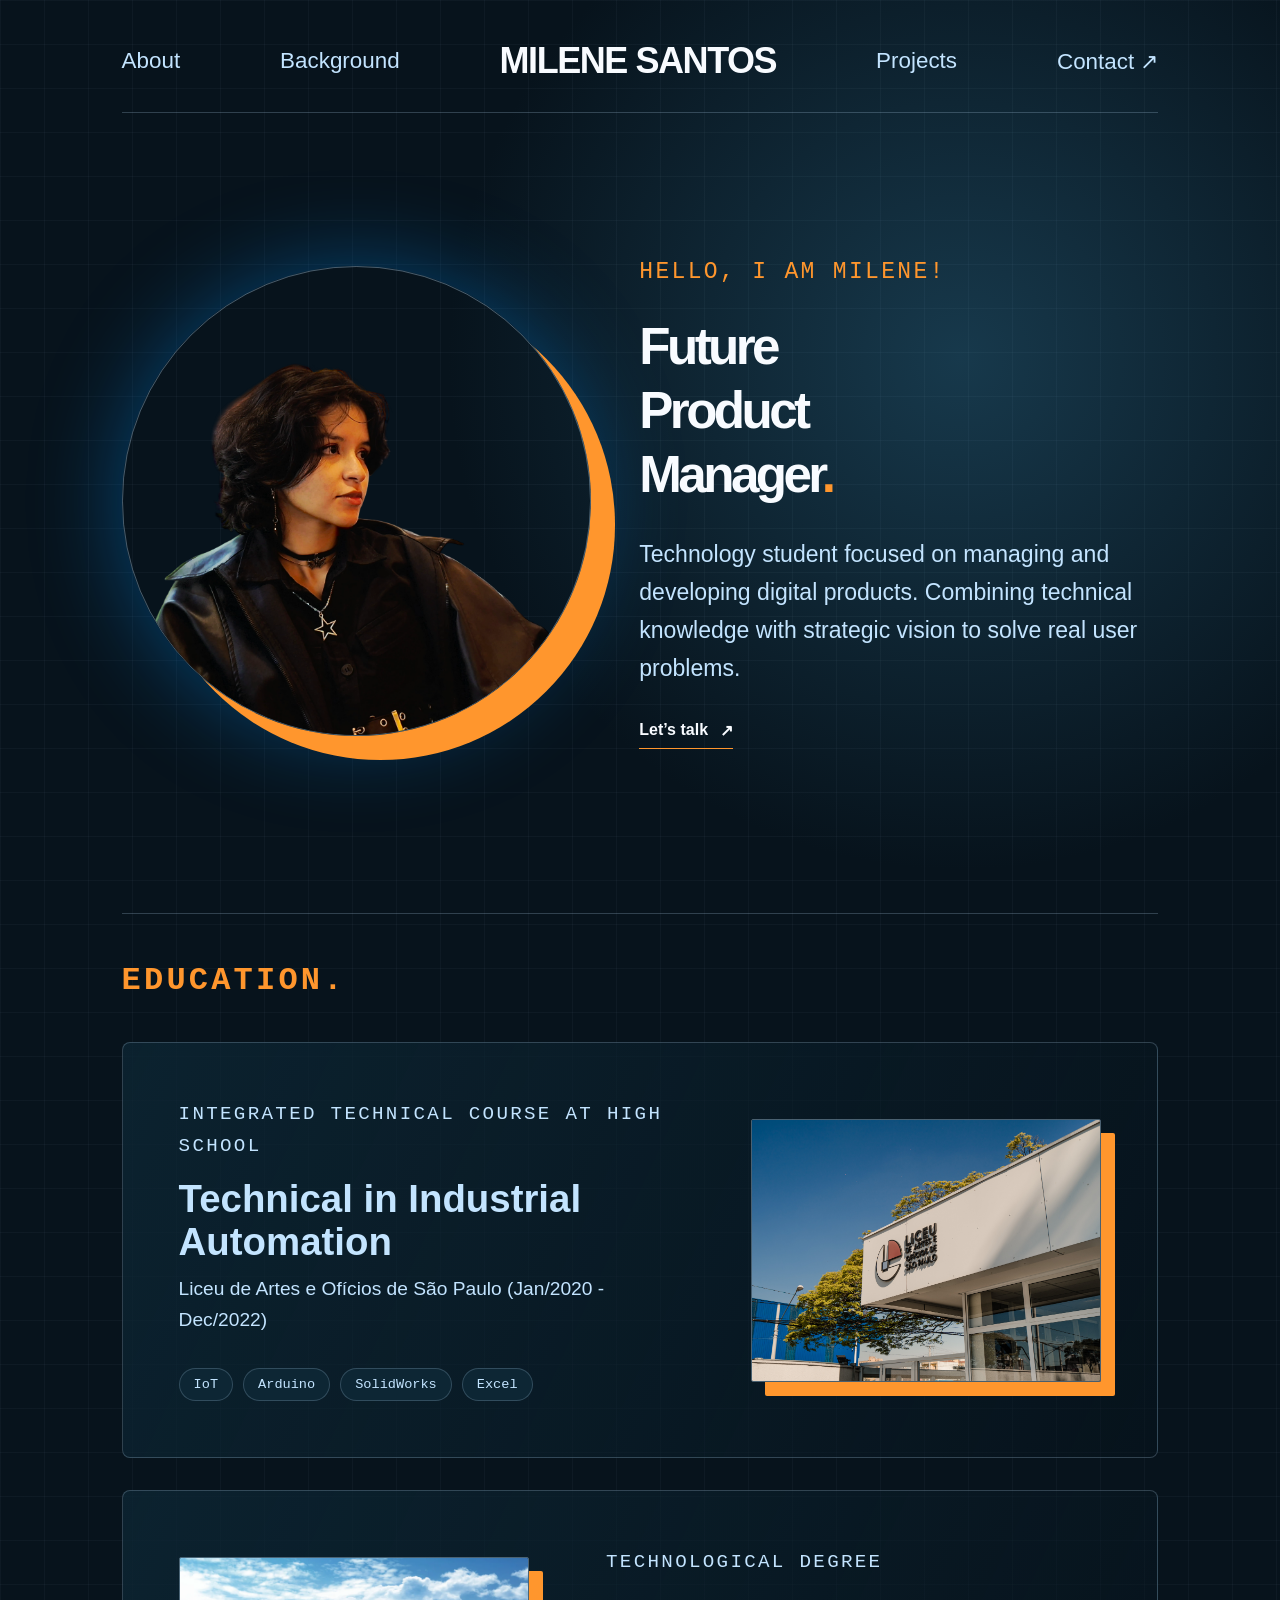
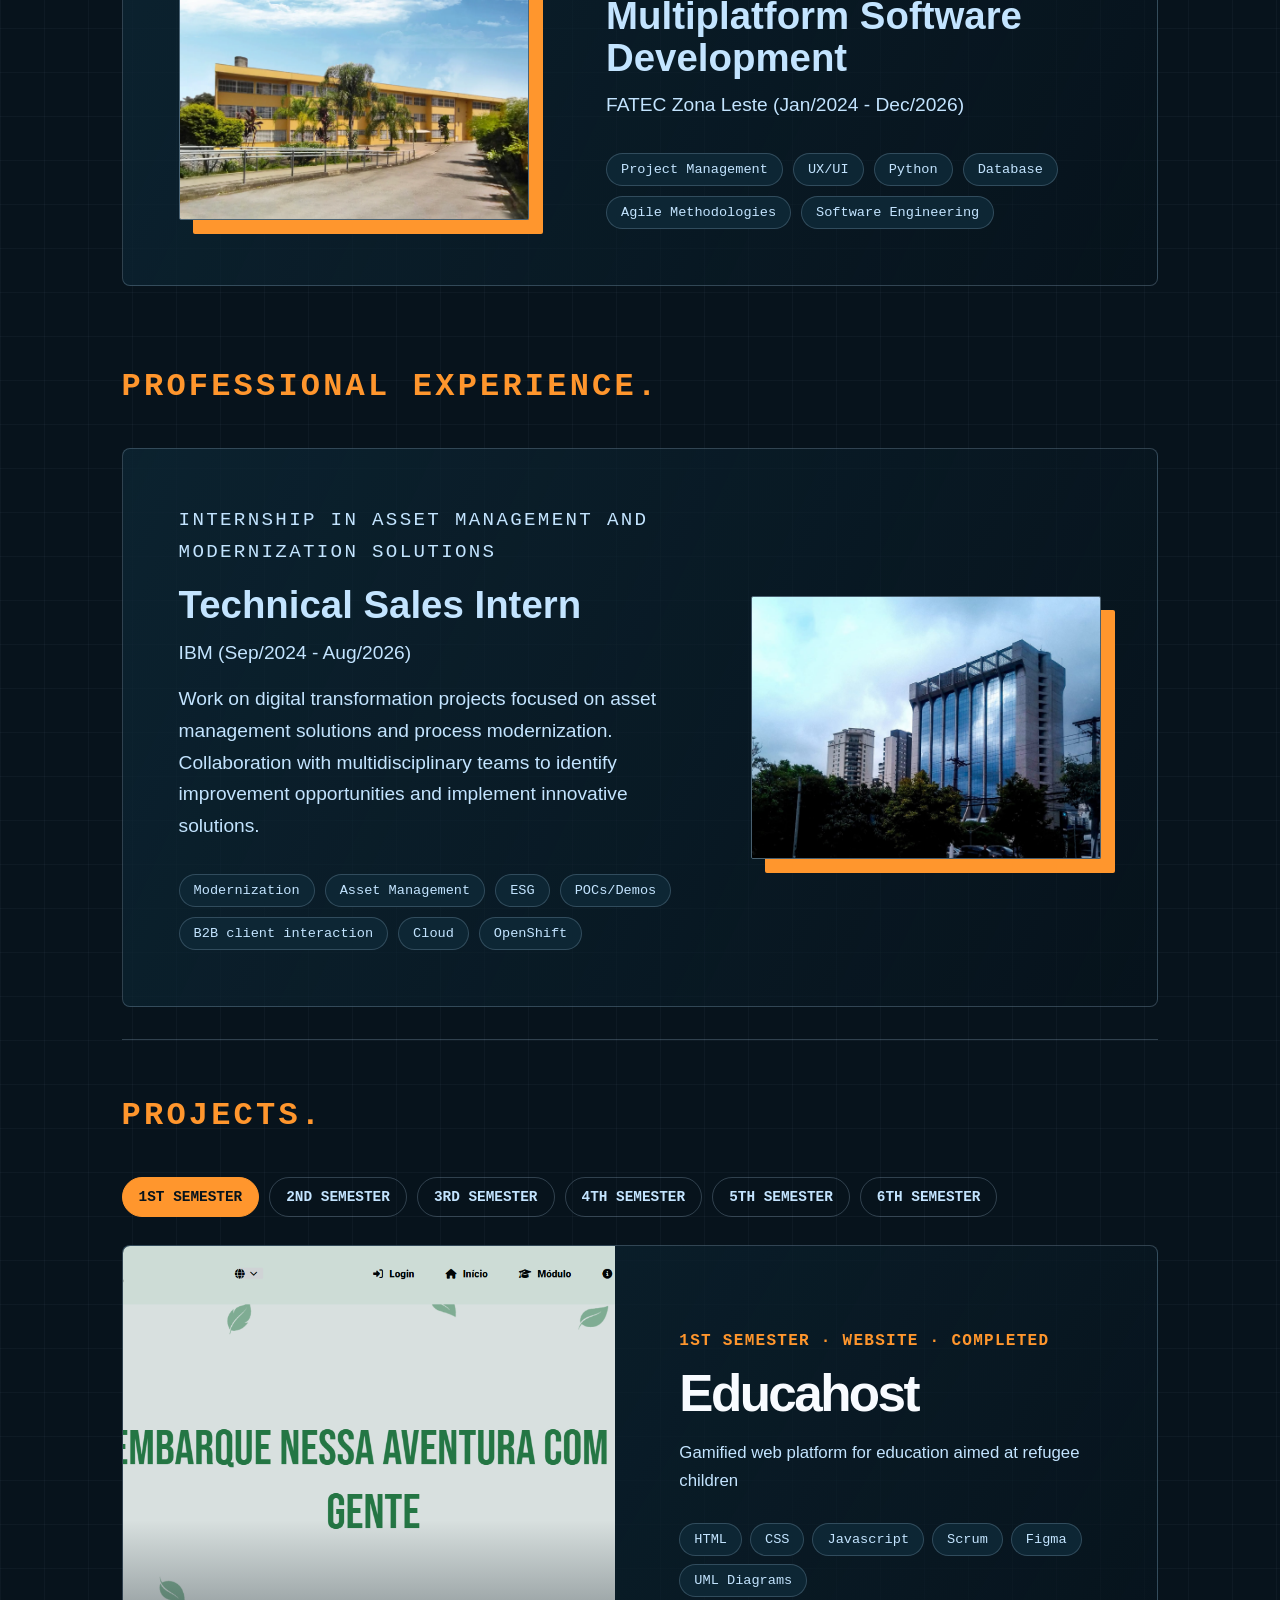
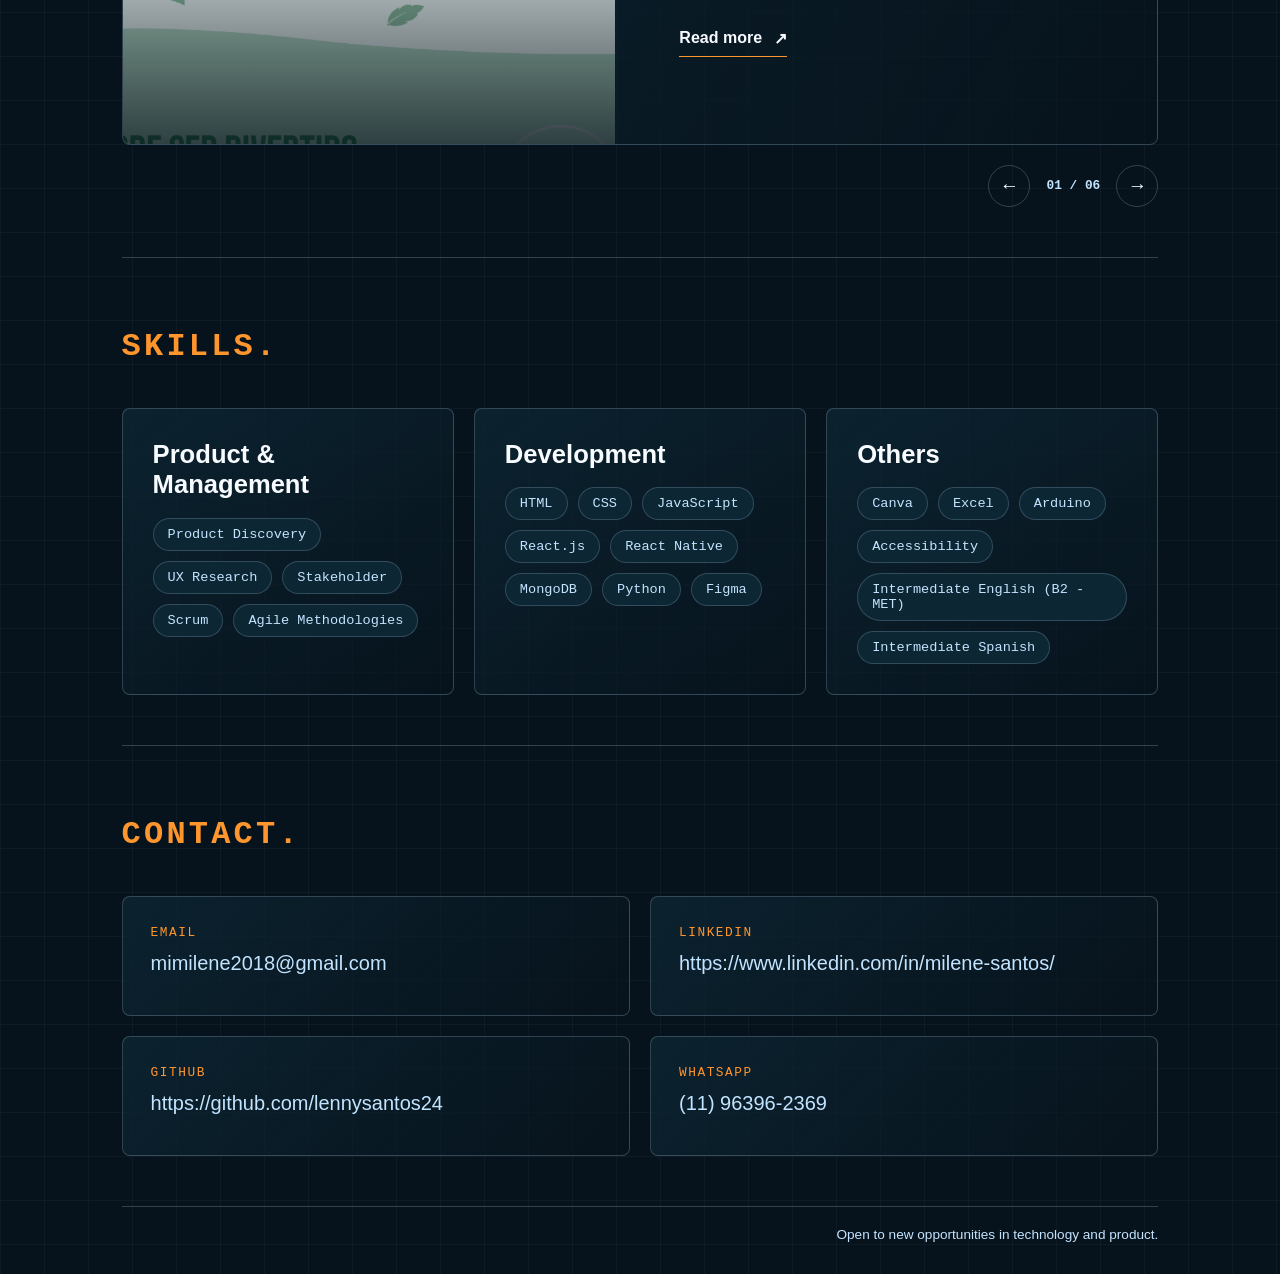
==== en/portfolioEN.html @ 451ed0ca "Add versão em inglês (finalização da versão em portugues)" ====
<!DOCTYPE html>
<html lang="en">

<head>
    <meta charset="UTF-8">
    <meta name="viewport" content="width=device-width, initial-scale=1.0">
    <meta name="description" content="Portfolio of Milene Santos, technology student focused on digital product management.">
    <title>Milene Santos | Portfolio</title>
    <link rel="stylesheet" href="../styles/portfolioStyle.css">
</head>

<body id="top">

    <header class="site-header">
        <nav>
            <ul class="nav-links">
                <div class="nav-container">
                    <li><a href="#about">About</a></li>
                    <li><a href="#formation">Background</a></li>
                </div>
                    <li class="logo"><h1>Milene Santos</h1></li>
                <div class="nav-container">
                    <li><a href="#projects">Projects</a></li>
                    <li><a href="#contact">Contact <span aria-hidden="true">↗</span></a></li>
                </div>
            </ul>
        </nav>
    </header>

    <main>
        <section id="about" aria-labelledby="about-heading">
            
            <div class="image_about">
                <img id="profile-image" src="../assets/me.png" alt="Profile photo of Milene Santos" class="profile_image">
            </div>
            <div class="text_about">
                <p id="about_name">Hello, I am Milene!</p>
                <h2 id="about-heading">Future Product Manager<span class="accent-dot">.</span></h2>
                <p>Technology student focused on managing and developing digital products. Combining technical knowledge with strategic vision to solve real user problems.</p>
                <a class="hero-link" href="#contact">Let’s talk <span aria-hidden="true">↗</span></a>
            </div>
        </section>

        <section id="formation" aria-labelledby="formation-heading">
            <div class="section-heading-row">
                <h2 id="formation-heading" class="section-heading">Education<span class="accent-dot">.</span></h2>
            </div>

            <div class="formation-container">
                <div class="formation_item">
                    <p class="formation-type">Integrated technical course at high school</p>
                    <h3>Technical in Industrial Automation</h3>
                    <p>Liceu de Artes e Ofícios de São Paulo (Jan/2020 - Dec/2022)</p>
                    <div class="skills-container">
                        <span class="skill-tag">IoT</span>
                        <span class="skill-tag">Arduino</span>
                        <span class="skill-tag">SolidWorks</span>
                        <span class="skill-tag">Excel</span>
                    </div>
                </div>
                <img src="../assets/liceu_de_artes_e_ofcios_cover.jpg" alt="Image of Liceu de Artes e Ofícios de São Paulo" class="formation_image">
            </div>

            <div class="formation-container">
                <img src="../assets/fatec-zona-leste.png" alt="Image of FATEC Zona Leste" class="formation_image">
                <div class="formation_item">
                    <p class="formation-type">Technological degree</p>
                    <h3>Multiplatform Software Development</h3>
                    <p>FATEC Zona Leste (Jan/2024 - Dec/2026)</p>
                    <div class="skills-container">
                        <span class="skill-tag">Project Management</span>
                        <span class="skill-tag">UX/UI</span>
                        <span class="skill-tag">Python</span>
                        <span class="skill-tag">Database</span>
                        <span class="skill-tag">Agile Methodologies</span>
                        <span class="skill-tag">Software Engineering</span>
                    </div>
                </div>
            </div>
        </section>

        <section id="work" aria-labelledby="work-heading">
            <div class="section-heading-row">
                <h2 id="work-heading" class="section-heading">Professional Experience<span class="accent-dot">.</span></h2>
            </div>
           <div class="formation-container">
                <div class="formation_item">
                    <p class="formation-type">Internship in Asset Management and Modernization Solutions</p>
                    <h3>Technical Sales Intern</h3>
                    <p>IBM (Sep/2024 - Aug/2026)</p>
                    <div class="work-description">
                        <p>Work on digital transformation projects focused on asset management solutions and process modernization. Collaboration with multidisciplinary teams to identify improvement opportunities and implement innovative solutions.</p>
                    <div class="skills-container">
                        <span class="skill-tag">Modernization</span>
                        <span class="skill-tag">Asset Management</span>
                        <span class="skill-tag">ESG</span>
                        <span class="skill-tag">POCs/Demos</span>
                        <span class="skill-tag">B2B client interaction</span>
                        <span class="skill-tag">Cloud</span>
                        <span class="skill-tag">OpenShift</span>
                    </div>
                    </div>
                </div>
                <img src="../assets/ibm.jpeg" alt="IBM image" class="formation_image">
            </div>
        </section>

        <section id="projects" aria-labelledby="projects-heading">
                <div class="section-heading-row">
                <h2 id="projects-heading" class="section-heading"><br>Projects<span class="accent-dot">.</span></h2>
                </div>

                <div class="project-carousel" data-project-carousel>
                <div class="semester-tabs" role="tablist" aria-label="Projects by semester">
                    <button class="semester-tab is-active" type="button" role="tab" aria-selected="true" aria-controls="project-panel" data-semester="0">1st semester</button>
                    <button class="semester-tab" type="button" role="tab" aria-selected="false" aria-controls="project-panel" data-semester="1">2nd semester</button>
                    <button class="semester-tab" type="button" role="tab" aria-selected="false" aria-controls="project-panel" data-semester="2">3rd semester</button>
                    <button class="semester-tab" type="button" role="tab" aria-selected="false" aria-controls="project-panel" data-semester="3">4th semester</button>
                    <button class="semester-tab" type="button" role="tab" aria-selected="false" aria-controls="project-panel" data-semester="4">5th semester</button>
                    <button class="semester-tab" type="button" role="tab" aria-selected="false" aria-controls="project-panel" data-semester="5">6th semester</button>
                </div>

                <article id="project-panel" class="project-showcase" role="tabpanel" tabindex="0" aria-live="polite">
                    <div class="project-visual">
                    <img id="project-image" class="project-image" src="../assets/liceu_de_artes_e_ofcios_cover.jpg" alt="Cover image of the 1st semester project">
                    </div>
                    <div class="project-details">
                    <p id="project-period" class="project-period">1st semester · Completed</p>
                    <h3 id="project-title">Educahost</h3>
                    <p id="project-description" class="project-description">Online learning platform to facilitate access to knowledge and promote inclusive education.</p>
                    <div id="project-skills" class="skills-list" aria-label="Technologies used"></div>
                    <button id="project-more" class="project-more" type="button">Read more <span aria-hidden="true">↗</span></button>
                    </div>
                </article>

                <div class="carousel-controls">
                    <button id="project-previous" class="carousel-arrow" type="button" aria-label="Previous project">←</button>
                    <span id="project-counter" class="project-counter">01 / 06</span>
                    <button id="project-next" class="carousel-arrow" type="button" aria-label="Next project">→</button>
                </div>
                </div>
        </section>

        <section id="skills" aria-labelledby="skills-heading">
            <div class="section-heading-row">
                <h2 id="skills-heading" class="section-heading">Skills<span class="accent-dot">.</span></h2>
            </div>

            <div class="skills-section">
                <div class="skill-panel">
                    <h3>Product & Management</h3>
                    <div class="skills-container">
                        <span class="skill-tag">Product Discovery</span>
                        <span class="skill-tag">UX Research</span>
                        <span class="skill-tag">Stakeholder</span>
                        <span class="skill-tag">Scrum</span>
                        <span class="skill-tag">Agile Methodologies</span>
                    </div>
                </div>

                <div class="skill-panel">
                    <h3>Development</h3>
                    <div class="skills-container">
                        <span class="skill-tag">HTML</span>
                        <span class="skill-tag">CSS</span>
                        <span class="skill-tag">JavaScript</span>
                        <span class="skill-tag">React.js</span>
                        <span class="skill-tag">React Native</span>
                        <span class="skill-tag">MongoDB</span>
                        <span class="skill-tag">Python</span>
                        <span class="skill-tag">Figma</span>
                    </div>
                </div>

                <div class="skill-panel">
                    <h3>Others</h3>
                    <div class="skills-container">
                        <span class="skill-tag">Canva</span>
                        <span class="skill-tag">Excel</span>
                        <span class="skill-tag">Arduino</span>
                        <span class="skill-tag">Accessibility</span>
                        <span class="skill-tag">Intermediate English (B2 - MET)</span>
                        <span class="skill-tag">Intermediate Spanish</span>
                    </div>
                </div>
            </div>
        </section>

        <section id="contact" class="contact-section" aria-labelledby="contact-heading">
            <div class="section-heading-row">
                <h2 id="contact-heading" class="section-heading">Contact<span class="accent-dot">.</span></h2>
            </div>

            <div class="contact-grid">
                <a class="contact-card" href="mailto:mimilene2018@gmail.com" target="_blank" rel="noreferrer noopener">
                    <span class="contact-label">Email</span>
                    <strong>mimilene2018@gmail.com</strong>
                </a>

                <a class="contact-card" href="https://www.linkedin.com/in/milene-santos/" target="_blank" rel="noreferrer noopener">
                    <span class="contact-label">LinkedIn</span>
                    <strong>https://www.linkedin.com/in/milene-santos/</strong>
                </a>

                <a class="contact-card" href="https://github.com/lennysantos24" target="_blank" rel="noreferrer noopener">
                    <span class="contact-label">GitHub</span>
                    <strong>https://github.com/lennysantos24</strong>
                </a>

                <a class="contact-card" href="https://wa.me/5511963962369" target="_blank" rel="noreferrer noopener">
                    <span class="contact-label">WhatsApp</span>
                    <strong>(11) 96396-2369</strong>
                </a>
            </div>
        </section>
    </main>

    <footer class="site-footer">
        <p>Open to new opportunities in technology and product.</p>
    </footer>

    <dialog id="project-modal" class="project-modal" aria-labelledby="modal-title">
        <div class="modal-content">
            <button id="modal-close" class="modal-close" type="button" aria-label="Close details">&times;</button>
            <p id="modal-period" class="project-period"></p>
            <h2 id="modal-title"></h2>
            <div class="modal-gallery">
                <img id="modal-image" class="modal-image" src="../assets/liceu_de_artes_e_ofcios_cover.jpg" alt="Project image">
                <button id="modal-image-previous" class="image-arrow image-arrow-previous" type="button" aria-label="Previous image">‹</button>
                <button id="modal-image-next" class="image-arrow image-arrow-next" type="button" aria-label="Next image">›</button>
                <span id="modal-image-counter" class="modal-image-counter">01 / 02</span>
            </div>
            <div id="modal-body" class="modal-body"></div>
            <div class="modal-section">
                <h3>Technologies used</h3>
                <div id="modal-skills" class="skills-list"></div>
            </div>
            <div class="modal-links">
                <div class="modal-section">
                    <h3>Project link</h3>
                    <a id="modal-project-link" href="#" target="_blank" rel="noreferrer noopener">Not informed</a>
                </div>
                <div class="modal-section">
                    <h3>Members</h3>
                    <div id="modal-members-list" class="modal-members-list">Not informed</div>
                </div>
            </div>
        </div>
    </dialog>

    <script src="./portfolioEN_scripts.js" defer></script>
</body>

</html>
---- styles/portfolioStyle.css ----
:root {
    --azul-fundo: #07131c;
    --azul-profundo: #0d2634;
    --azul-claro: #c3e4ff;
    --laranja: #ff962d;
    --branco: #f8fbff;
    --linha: rgba(195, 228, 255, 0.22);
    --largura-conteudo: 90%;
}

* {
    box-sizing: border-box;
    margin: 0;
    padding: 0;
}

body {
    min-height: 100vh;
    padding: 24px clamp(18px, 5vw, 72px);
    background:
        linear-gradient(rgba(195, 228, 255, 0.035) 1px, transparent 1px),
        linear-gradient(90deg, rgba(195, 228, 255, 0.035) 1px, transparent 1px),
        radial-gradient(circle at 75% 8%, #17394c 0, transparent 32rem),
        var(--azul-fundo);
    background-size: 44px 44px, 44px 44px, auto, auto;
    color: var(--branco);
    font-family: "Avenir Next", "Trebuchet MS", sans-serif;
}

.site-header {
    width: var(--largura-conteudo);
    margin: 0 auto;
    padding: 6px 0 30px;
    border-bottom: 1px solid var(--linha);
}

nav {
    width: 100%;
    margin-top: 10px;
}

.nav-links {
    display: flex;
    align-items: center;
    justify-content: space-between;
    gap: 32px;
    list-style: none;
}

.nav-links a {
    color: var(--azul-claro);
    font-size: 1.4rem;
    font-weight: 400;
    text-decoration: none;
    transition: color 0.2s ease, opacity 0.2s ease;
}

.nav-container{
    display: flex;
    grid-auto-flow: column;
    gap: 100px
}

.nav-links a:hover,
.nav-links a:focus-visible {
    color: var(--laranja);
}

.logo h1 {
    color: var(--branco);
    font-size: clamp(1.25rem, 3vw, 2.25rem);
    font-weight: 700;
    letter-spacing: -0.04em;
    white-space: nowrap;
    text-transform: uppercase;
}

.nav-links a:focus-visible {
    outline: 2px solid white;
    outline-offset: 5px;
}

main {
    width: var(--largura-conteudo);
    margin: 0 auto;
}

.profile_image {
    display: block;
    width: min(100%, 480px);
    aspect-ratio: 1;
    object-fit: cover;
    border-radius: 50%;
    border: 1px solid rgba(195, 228, 255, 0.35);
    box-shadow: 24px 24px 0 var(--laranja), 0 0 90px rgba(0, 150, 255, 0.38);
}

#about {
    display: grid;
    grid-template-columns: minmax(280px, 0.95fr) minmax(0, 1.05fr);
    align-items: center;
    gap: clamp(48px, 0vw, 80px);
    min-height: calc(100vh - 100px);
    padding: 64px 0 88px;
}

#about .text_about {
    max-width: 800px;
    color: var(--azul-claro);
}

#about .text_about p {
    max-width: 70ch;
    font-size: clamp(1.25rem, 1.8vw, 1.5rem);
    line-height: 1.65;
    font-weight: 400;
}

#about_name {
    width: 100%;
    max-width: 520px;
    margin-bottom: 24px;
    color: var(--laranja);
    font-family: "Courier New", monospace;
    font-size: clamp(1.8rem, 3vw, 2.8rem);
    font-weight: 800;
    letter-spacing: 0.1em;
    text-transform: uppercase;
}

#about .text_about h2 {
    max-width: 9ch;
    margin-bottom: 28px;
    color: var(--branco);
    font-size: clamp(2rem, 4vw, 5rem);
    line-height: 1.25;
    font-weight: 900;
    letter-spacing: -0.07em;
}


.accent-dot {
    color: var(--laranja);
}

.hero-link {
    display: inline-flex;
    gap: 12px;
    margin-top: 34px;
    padding-bottom: 8px;
    border-bottom: 1px solid var(--laranja);
    color: var(--branco);
    font-weight: 700;
    text-decoration: none;
    transition: gap 0.2s ease, color 0.2s ease;
}

.hero-link:hover,
.hero-link:focus-visible {
    gap: 18px;
    color: var(--laranja);
}

footer {
    width: var(--largura-conteudo);
    margin: 0 auto;
    padding: 20px 0 8px;
    border-top: 1px solid var(--linha);
    color: var(--azul-claro);
    font-size: 0.85rem;
    text-align: right;
}

@media (max-width: 700px) {
    .nav-links {
        flex-wrap: wrap;
        justify-content: center;
    }

    .logo {
        order: -1;
        flex-basis: 100%;
        text-align: center;
    }

    #about {
        grid-template-columns: 1fr;
        gap: 56px;
        min-height: auto;
        padding: 72px 0 80px;
        text-align: center;
    }

    .profile_image {
        width: min(78vw, 360px);
        margin: 0 auto;
        box-shadow: 14px 14px 0 var(--laranja), 0 0 70px rgba(0, 150, 255, 0.35);
    }

    #about .text_about h2,
    #about .text_about p {
        margin-right: auto;
        margin-left: auto;
    }

    #about .text_about h2 {
        max-width: 11ch;
    }

    .hero-link {
        margin-top: 28px;
    }

    footer {
        text-align: center;
    }
}

@media (prefers-reduced-motion: reduce) {
    *,
    *::before,
    *::after {
        transition-duration: 0.01ms !important;
    }
}

#formation {
    padding: 48px 0 50px;
    border-top: 1px solid var(--linha);
}

.section-heading-row {
    display: flex;
    align-items: baseline;
    justify-content: space-between;
    gap: 24px;
    margin-bottom: 28px;
}

.section-kicker,
.formation-type {
    color: var(--laranja);
    font-family: "Courier New", monospace;
    font-size: 0.8rem;
    font-weight: 700;
    letter-spacing: 0.12em;
    text-transform: uppercase;
}

.section-heading {
    margin-bottom: 0;
    color: var(--laranja);
    font-family: "Courier New", monospace;
    font-size: clamp(1.5rem, 2.5vw, 2.5rem);
    font-weight: 900;
    letter-spacing: 0.1em;
    text-transform: uppercase;
    margin-bottom: 15px;
}

.formation-container {
    display: flex;
    align-items: center;
    justify-content: space-between;
    gap: clamp(32px, 6vw, 80px);
    min-height: 310px;
    padding: clamp(24px, 5vw, 56px);
    border: 1px solid var(--linha);
    border-radius: 8px;
    background: linear-gradient(115deg, rgba(13, 38, 52, 0.8), rgba(7, 19, 28, 0.45));
    margin-bottom: 32px;
}

.formation_item {
    flex: 1;
}

.formation_image {
    width: min(38%, 360px);
    aspect-ratio: 4 / 3;
    max-width: none;
    border: 1px solid rgba(195, 228, 255, 0.35);
    border-radius: 2px;
    object-fit: cover;
    box-shadow: 14px 14px 0 var(--laranja);
}

.formation-type {
    margin-bottom: 16px;
}

.formation_item h3 {
    margin-bottom: 10px;
    color: var(--azul-claro);
    font-size: clamp(1.5rem, 3vw, 2.5rem);
    line-height: 1.1;
    font-weight: 700;
}

.formation_item p {
    color: var(--azul-claro);
    font-size: clamp(1rem, 1.5vw, 1.2rem);
    line-height: 1.65;
    font-weight: 400;
}

@media (max-width: 700px) {
    #formation {
        padding-top: 32px;
    }

    .section-heading-row {
        align-items: flex-start;
        flex-direction: column-reverse;
        gap: 8px;
    }

    .formation-container {
        flex-direction: column;
        align-items: stretch;
        padding: 24px;
    }

    .formation_image {
        width: 100%;
        max-width: 360px;
        margin: 0 auto;
        box-shadow: 8px 8px 0 var(--laranja);
    }
}

.skills-container {
        display: flex;
        flex-wrap: wrap;
        gap: 10px;
        margin-top: 32px;
}

.skill-tag {
        display: inline-flex;
        align-items: center;
        justify-content: center;
        padding: 8px 14px;
        border: 1px solid rgba(195, 228, 255, 0.2);
        border-radius: 999px;
        background-color: var(--azul-profundo);
        color: var(--azul-claro);
        font-family: "Courier New", monospace;
        font-size: 0.85rem;
        font-weight: 500;
}

.work-description p{
    margin-top: 15px;
    font-weight: 200;
}

#skills,
#contact {
    padding: 70px 0 50px;
    border-top: 1px solid var(--linha);
}

#projects {
    padding: 20px 0 50px;
    border-top: 1px solid var(--linha);
}

.skills-section {
    display: grid;
    grid-template-columns: repeat(3, minmax(0, 1fr));
    gap: 20px;
}

.skill-panel {
    display: flex;
    flex-direction: column;
    min-height: 220px;
    padding: clamp(22px, 3vw, 30px);
    border: 1px solid var(--linha);
    border-radius: 8px;
    background: linear-gradient(145deg, rgba(13, 38, 52, 0.82), rgba(7, 19, 28, 0.54));
}

.skill-panel h3 {
    margin-bottom: 18px;
    color: var(--branco);
    font-size: clamp(1.25rem, 2vw, 1.7rem);
    line-height: 1.2;
}

.skill-panel .skills-container {
    margin-top: 0;
}

.contact-grid {
    display: grid;
    grid-template-columns: repeat(2, minmax(0, 1fr));
    gap: 20px;
}

.contact-card {
    display: flex;
    flex-direction: column;
    gap: 12px;
    min-height: 120px;
    padding: clamp(22px, 3vw, 28px);
    border: 1px solid var(--linha);
    border-radius: 8px;
    background: linear-gradient(135deg, rgba(13, 38, 52, 0.8), rgba(7, 19, 28, 0.52));
    color: var(--branco);
    text-decoration: none;
    transition: border-color 0.2s ease, transform 0.2s ease;
}

.contact-card:hover,
.contact-card:focus-visible {
    border-color: var(--laranja);
    transform: translateY(-4px);
}

.contact-label {
    color: var(--laranja);
    font-family: "Courier New", monospace;
    font-size: 0.8rem;
    letter-spacing: 0.12em;
    text-transform: uppercase;
}

.contact-card strong {
    color: var(--azul-claro);
    font-size: clamp(1rem, 1.7vw, 1.25rem);
    font-weight: 500;
    word-break: break-word;
}

.site-footer {
    width: var(--largura-conteudo);
    margin: 0 auto;
    padding: 20px 0 8px;
    border-top: 1px solid var(--linha);
    color: var(--azul-claro);
    font-size: 0.85rem;
    text-align: right;
}

@media (max-width: 900px) {
    .skills-section,
    .contact-grid {
        grid-template-columns: 1fr;
    }
}

.projects-grid {
    display: grid;
    grid-template-columns: repeat(3, minmax(0, 1fr));
    gap: 20px;
}

.project-card {
    display: flex;
    min-height: 320px;
    flex-direction: column;
    padding: 28px;
    border: 1px solid var(--linha);
    border-radius: 8px;
    background: linear-gradient(145deg, rgba(13, 38, 52, 0.85), rgba(7, 19, 28, 0.5));
    transition: border-color 0.2s ease, transform 0.2s ease;
}

.project-card:hover {
    border-color: var(--laranja);
    transform: translateY(-6px);
}

.project-card-top {
    display: flex;
    align-items: center;
    justify-content: space-between;
    gap: 16px;
    margin-bottom: 56px;
}

.project-number {
    color: var(--laranja);
    font-family: "Courier New", monospace;
    font-size: 1.1rem;
    font-weight: 700;
}

.project-status {
    color: var(--azul-claro);
    font-family: "Courier New", monospace;
    font-size: 0.7rem;
    letter-spacing: 0.08em;
    text-align: right;
    text-transform: uppercase;
}

.project-card h3 {
    margin-bottom: 14px;
    color: var(--branco);
    font-size: clamp(1.35rem, 2vw, 1.8rem);
    line-height: 1.1;
}

.project-card > p {
    color: var(--azul-claro);
    font-size: 1rem;
    line-height: 1.6;
}

.project-card .skills-container {
    margin-top: auto;
    padding-top: 28px;
}

@media (max-width: 900px) {
    .projects-grid {
        grid-template-columns: repeat(2, minmax(0, 1fr));
    }
}

@media (max-width: 700px) {
    #projects {
        padding-top: 32px;
    }

    .projects-grid {
        grid-template-columns: 1fr;
    }

    .project-card {
        min-height: 280px;
    }
}

.project-carousel {
    position: relative;
}

.semester-tabs {
    display: flex;
    gap: 10px;
    margin-bottom: 20px;
    overflow-x: auto;
    padding-bottom: 8px;
    scrollbar-width: thin;
    scrollbar-color: var(--laranja) transparent;
}

.semester-tab {
    flex: 0 0 auto;
    padding: 11px 16px;
    border: 1px solid var(--linha);
    border-radius: 999px;
    background: transparent;
    color: var(--azul-claro);
    cursor: pointer;
    font: 700 0.9rem "Courier New", monospace;
    text-transform: uppercase;
    transition: background-color 0.2s ease, border-color 0.2s ease, color 0.2s ease;
}

.semester-tab:hover,
.semester-tab:focus-visible,
.semester-tab.is-active,
.semester-tab[aria-selected="true"] {
    border-color: var(--laranja);
    background: var(--laranja);
    color: var(--azul-fundo);
}

.semester-tab:focus-visible,
.carousel-arrow:focus-visible,
.project-more:focus-visible,
.modal-close:focus-visible {
    outline: 2px solid var(--branco);
    outline-offset: 3px;
}

.project-showcase {
    display: grid;
    grid-template-columns: minmax(280px, 1fr) minmax(0, 1.1fr);
    height: 500px;
    min-height: 390px;
    border: 1px solid var(--linha);
    border-radius: 8px;
    background: linear-gradient(120deg, rgba(13, 38, 52, 0.9), rgba(7, 19, 28, 0.58));
    overflow: hidden;
}

.project-showcase--wide {
    grid-template-columns: minmax(340px, 1.15fr) minmax(0, 1fr);
}

.project-visual {
    position: relative;
    height: 100%;
    min-height: 390px;
    background: var(--azul-profundo);
    overflow: hidden;
}

.project-visual--compact {
    display: flex;
    align-items: center;
    justify-content: center;
    padding: 2px 2px;
}

.project-image {
    display: block;
    width: 100%;
    height: 100%;
    min-height: 390px;
    object-fit: cover;
    object-position: center;
    opacity: 0.86;
    transition: opacity 0.18s ease, transform 0.45s ease;
}

.project-image--compact {
    width: min(100%, 260px);
    height: min(100%, 500px);
    max-height: 500px;
    object-fit: contain;
    object-position: center;
    opacity: 0.92;
    filter: drop-shadow(0 18px 28px rgba(0, 0, 0, 0.28));
        border-radius: 20px;
}

.project-image.is-changing {
    opacity: 0;
    transform: scale(1.03);
}

.project-visual::after {
    position: absolute;
    inset: 0;
    background: linear-gradient(180deg, transparent 55%, rgba(7, 19, 28, 0.75));
    content: "";
    pointer-events: none;
}

.image-arrow {
    position: absolute;
    z-index: 2;
    top: 50%;
    width: 44px;
    height: 64px;
    border: 1px solid rgba(248, 251, 255, 0.55);
    border-radius: 4px;
    background: rgba(7, 19, 28, 0.58);
    color: var(--branco);
    cursor: pointer;
    font-size: 2.4rem;
    line-height: 1;
    transform: translateY(-50%);
    transition: background-color 0.2s ease, border-color 0.2s ease, color 0.2s ease;
}

.image-arrow:hover,
.image-arrow:focus-visible {
    border-color: var(--laranja);
    background: var(--laranja);
    color: var(--azul-fundo);
}

.image-arrow-previous {
    left: 18px;
}

.image-arrow-next {
    right: 18px;
}

.project-semester {
    position: absolute;
    z-index: 1;
    top: 24px;
    left: 24px;
    color: var(--branco);
    font: 700 0.9rem "Courier New", monospace;
    letter-spacing: 0.12em;
}

.project-details {
    display: flex;
    flex-direction: column;
    align-items: flex-start;
    justify-content: center;
    padding: clamp(28px, 5vw, 64px);
}

.project-period {
    margin-bottom: 18px;
    color: var(--laranja);
    font: 700 1.0rem "Courier New", monospace;
    letter-spacing: 0.08em;
    text-transform: uppercase;
}

.project-details h3 {
    max-width: 13ch;
    margin-bottom: 20px;
    color: var(--branco);
    font-size: clamp(2rem, 4vw, 3.5rem);
    line-height: 1;
    letter-spacing: -0.05em;
}

.project-description {
    max-width: 46ch;
    color: var(--azul-claro);
    font-size: 1.05rem;
    line-height: 1.65;
}

.skills-list {
    display: flex;
    flex-wrap: wrap;
    gap: 8px;
    margin-top: 28px;
}

.project-more {
    display: inline-flex;
    gap: 12px;
    margin-top: 32px;
    padding: 0 0 8px;
    border: 0;
    border-bottom: 1px solid var(--laranja);
    background: transparent;
    color: var(--branco);
    cursor: pointer;
    font: 700 1rem "Avenir Next", "Trebuchet MS", sans-serif;
    transition: gap 0.2s ease, color 0.2s ease;
}

.project-more:hover {
    gap: 18px;
    color: var(--laranja);
}

.carousel-controls {
    display: flex;
    align-items: center;
    justify-content: flex-end;
    gap: 16px;
    margin-top: 20px;
}

.carousel-arrow {
    width: 42px;
    height: 42px;
    border: 1px solid var(--linha);
    border-radius: 50%;
    background: transparent;
    color: var(--branco);
    cursor: pointer;
    font-size: 1.2rem;
    transition: background-color 0.2s ease, border-color 0.2s ease;
}

.carousel-arrow:hover {
    border-color: var(--laranja);
    background: var(--laranja);
    color: var(--azul-fundo);
}

.project-counter {
    min-width: 54px;
    color: var(--azul-claro);
    font: 700 0.8rem "Courier New", monospace;
    text-align: center;
}

.project-modal {
    width: min(1000px, calc(100% - 32px));
    margin: auto;
    padding: 0;
    border: 1px solid var(--linha);
    border-radius: 8px;
    background: var(--azul-fundo);
    color: var(--branco);
}

.project-modal::backdrop {
    background: rgba(2, 8, 12, 0.8);
    backdrop-filter: blur(4px);
}

.modal-content {
    position: relative;
    padding: clamp(28px, 5vw, 52px);
}

.modal-gallery {
    position: relative;
    width: min(100%, 850px);
    margin: 0 auto 28px;
    overflow: hidden;
    border: 1px solid var(--linha);
    background: var(--azul-profundo);
    border-radius: 10px;
}

.modal-image {
    display: block;
    width: 100%;
    max-height: 760px;
    min-height: 0;
    object-fit: contain;
    background: rgba(7, 19, 28, 0.65);
}

.modal-gallery--compact {
    width: min(100%, 230px);
    border: 0;
    border-radius: 20px;
}

.modal-image--compact {
    max-height: 520px;
    object-fit: contain;
}

.modal-image-counter {
    position: absolute;
    right: 16px;
    bottom: 14px;
    z-index: 2;
    color: var(--branco);
    font: 700 0.78rem "Courier New", monospace;
    letter-spacing: 0.1em;
}

.modal-close {
    position: absolute;
    top: 18px;
    right: 18px;
    width: 36px;
    height: 36px;
    border: 1px solid var(--linha);
    border-radius: 50%;
    background: transparent;
    color: var(--branco);
    cursor: pointer;
    font-size: 1.5rem;
    line-height: 1;
}

.modal-close:hover {
    border-color: var(--laranja);
    color: var(--laranja);
}

.modal-content h2 {
    max-width: 15ch;
    margin-bottom: 20px;
    margin-top: 20px;
    font-size: clamp(1.8rem, 4vw, 3rem);
    line-height: 1;
}

.modal-body {
    color: var(--azul-claro);
    font-size: 1.05rem;
    font-weight: 300;
    line-height: 1.7;
    text-indent: 2.5ch;
}

.modal-body p + p {
    margin-top: 20px;
}

.modal-line-break {
    height: 25px;
}

.modal-detail-bold {
    font-weight: 700;
}

.modal-detail-centered {
    text-align: center;
}

.modal-section {
    margin-top: 28px;
}

.modal-section h3 {
    margin-bottom: 12px;
    margin-top: 28px;
    color: var(--laranja);
    font-family: "Courier New", monospace;
    font-size: 1.15rem;
    font-weight: 700;
    letter-spacing: 0.1em;
    text-transform: uppercase;
}

.modal-links {
    display: grid;
    grid-template-columns: repeat(2, minmax(0, 1fr));
    gap: 24px;
}

.modal-links a {
    color: var(--azul-claro);
    overflow-wrap: anywhere;
    text-decoration: none;
}

.modal-links a:hover,
.modal-links a:focus-visible {
    color: var(--laranja);
    text-decoration: underline;
}

.modal-links a[aria-disabled="true"] {
    color: rgba(195, 228, 255, 0.55);
    pointer-events: none;
}

.modal-members-list {
    display: flex;
    flex-direction: column;
    gap: 8px;
    color: var(--azul-claro);
}

.modal-member {
    display: block;
}

@media (max-width: 600px) {
    .modal-links {
        grid-template-columns: 1fr;
        gap: 0;
    }
}

@media (max-width: 700px) {
    .project-showcase {
        grid-template-columns: 1fr;
    }

    .project-visual,
    .project-image {
        min-height: 230px;
        height: 230px;
    }

    .project-details h3 {
        max-width: 12ch;
    }

    .carousel-controls {
        justify-content: center;
    }
}

.project-image-counter {
    position: absolute;
    z-index: 1;
    right: 24px;
    bottom: 20px;
    color: var(--branco);
    font: 700 0.78rem "Courier New", monospace;
    letter-spacing: 0.1em;
}

@media (prefers-reduced-motion: reduce) {
    .project-image {
        transition: none;
    }
}
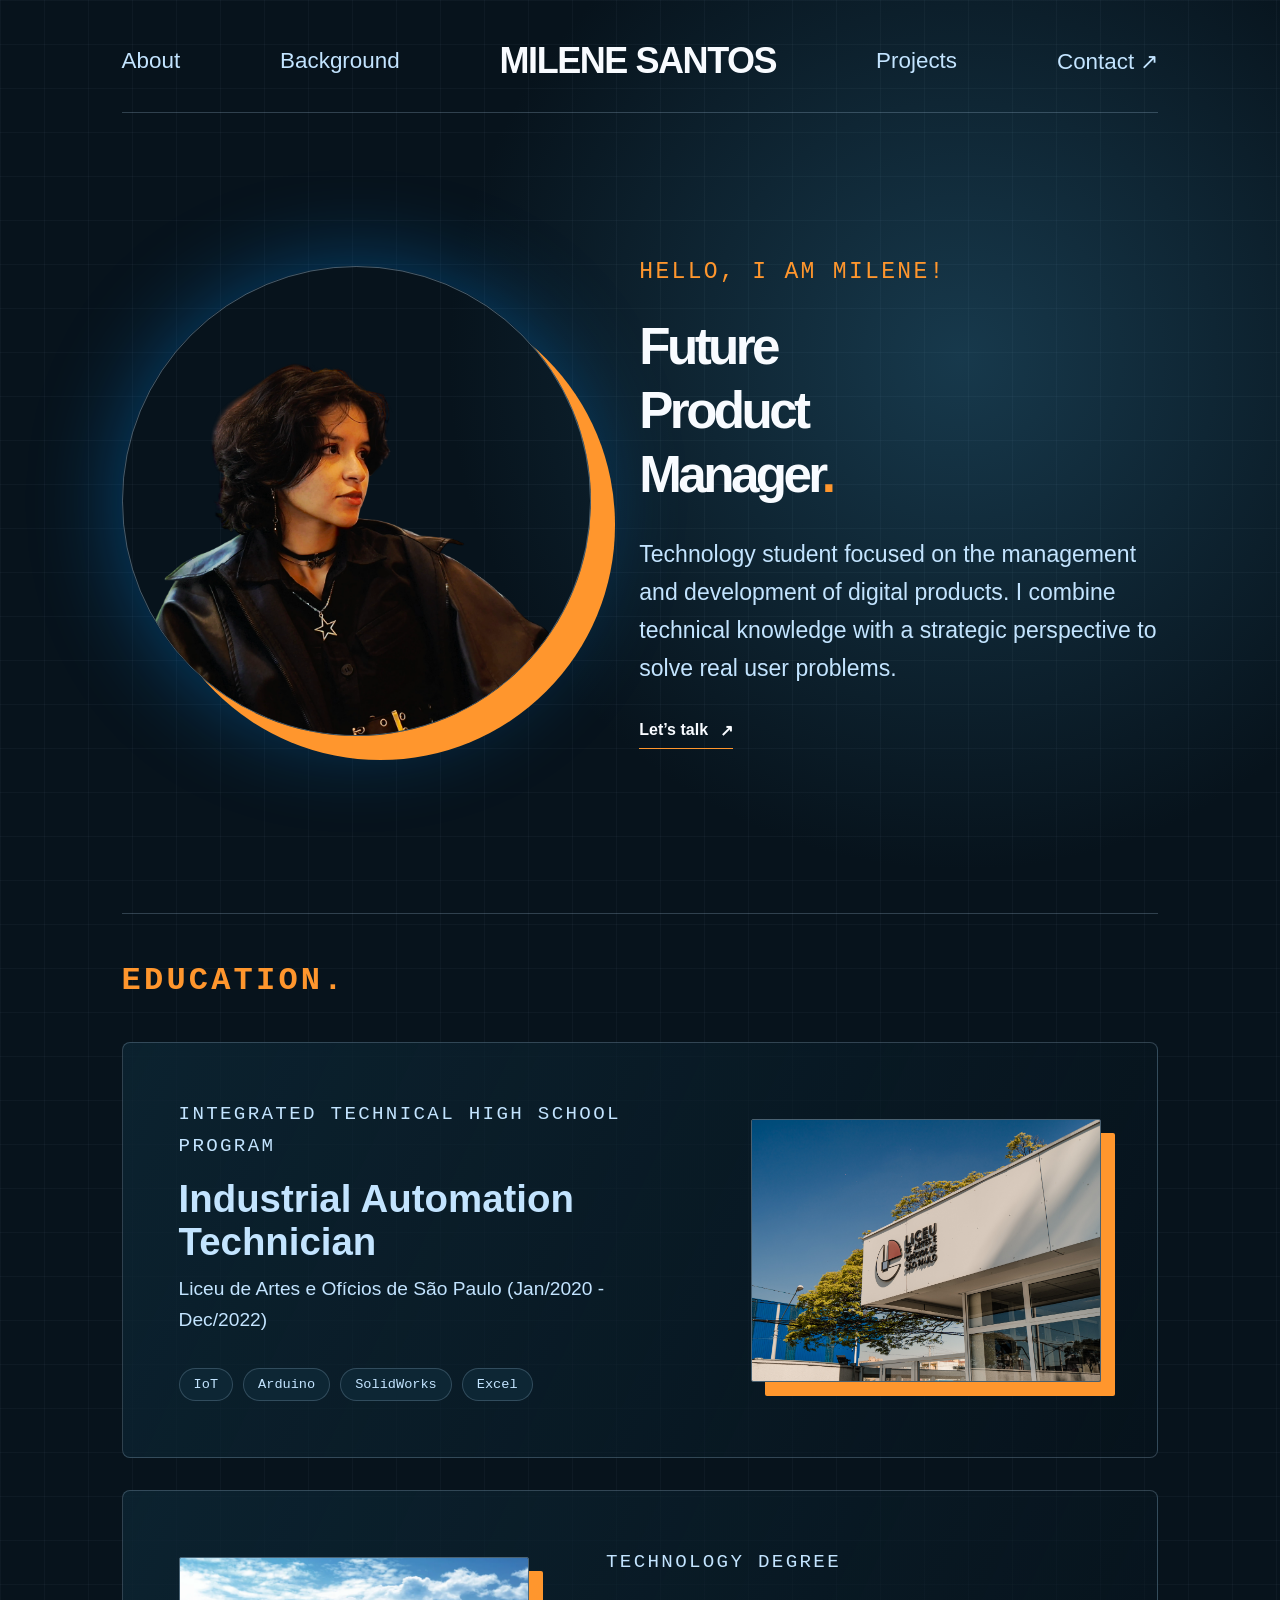
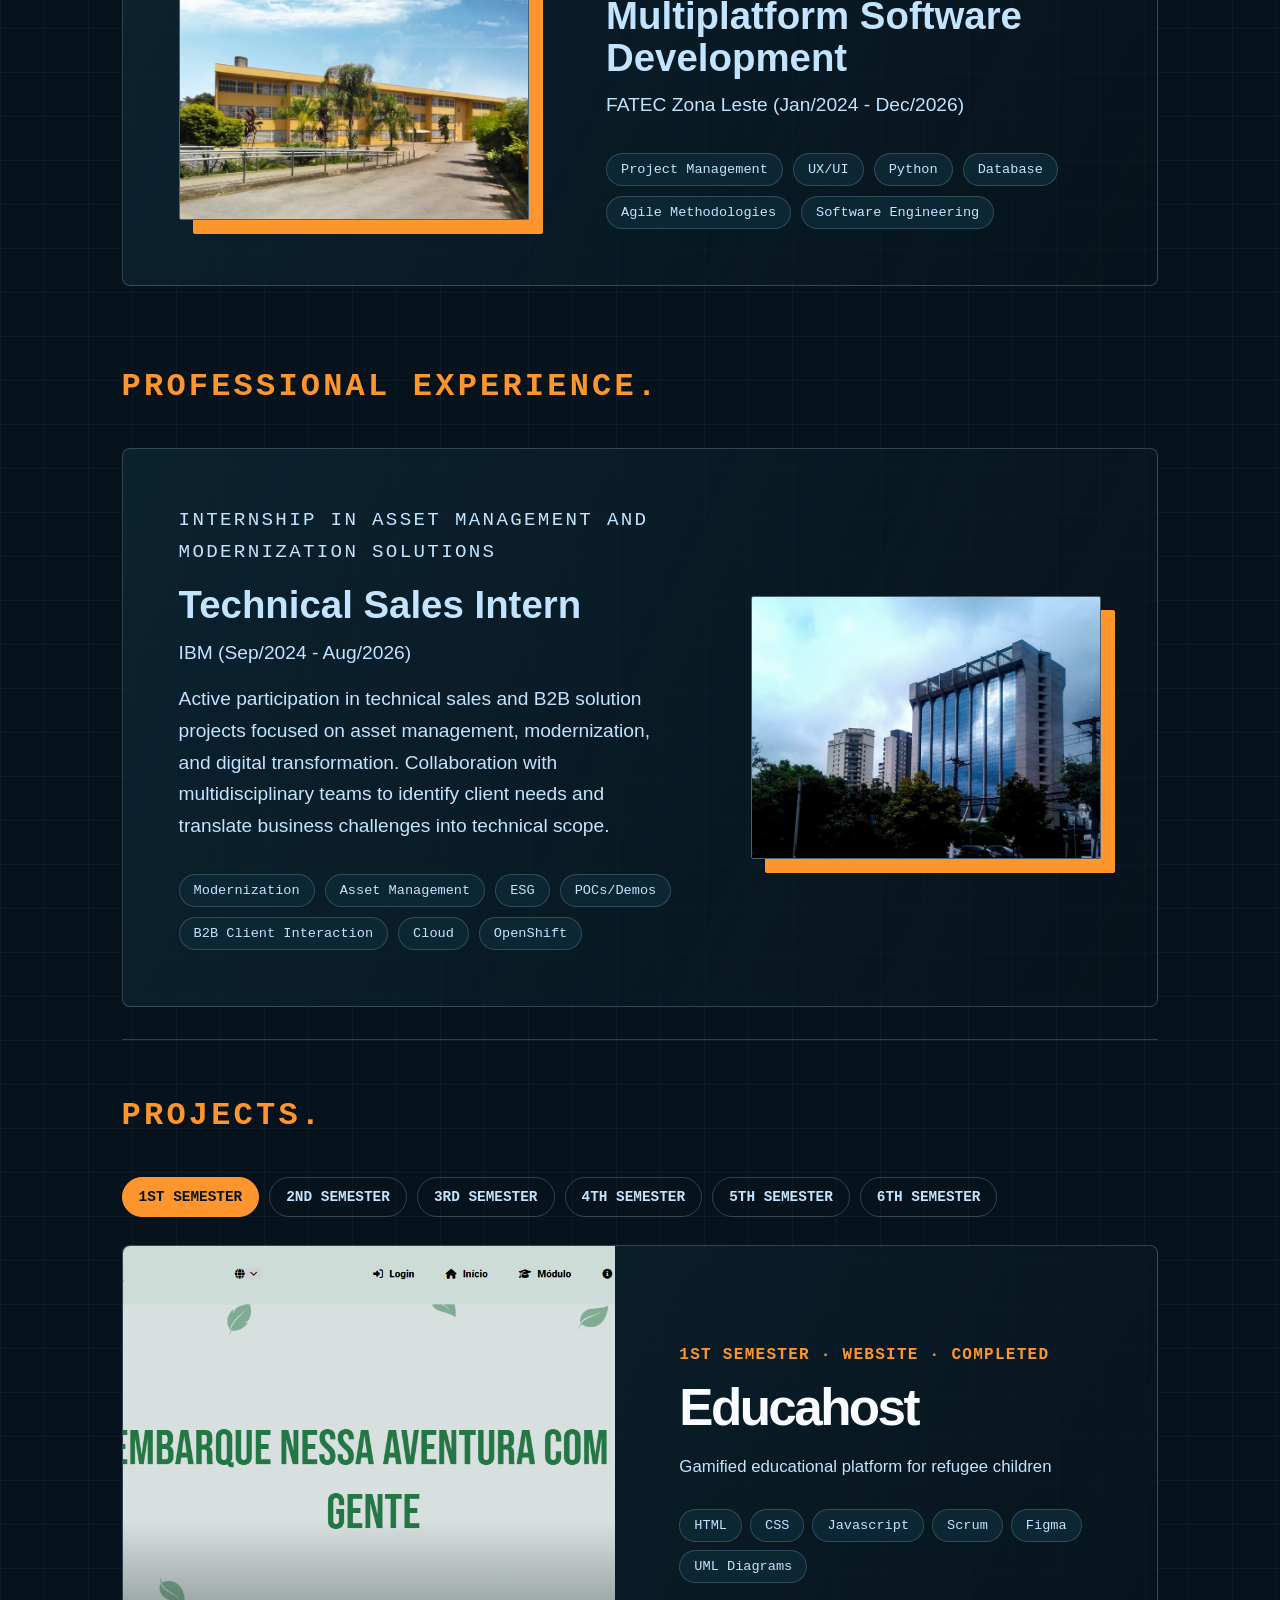
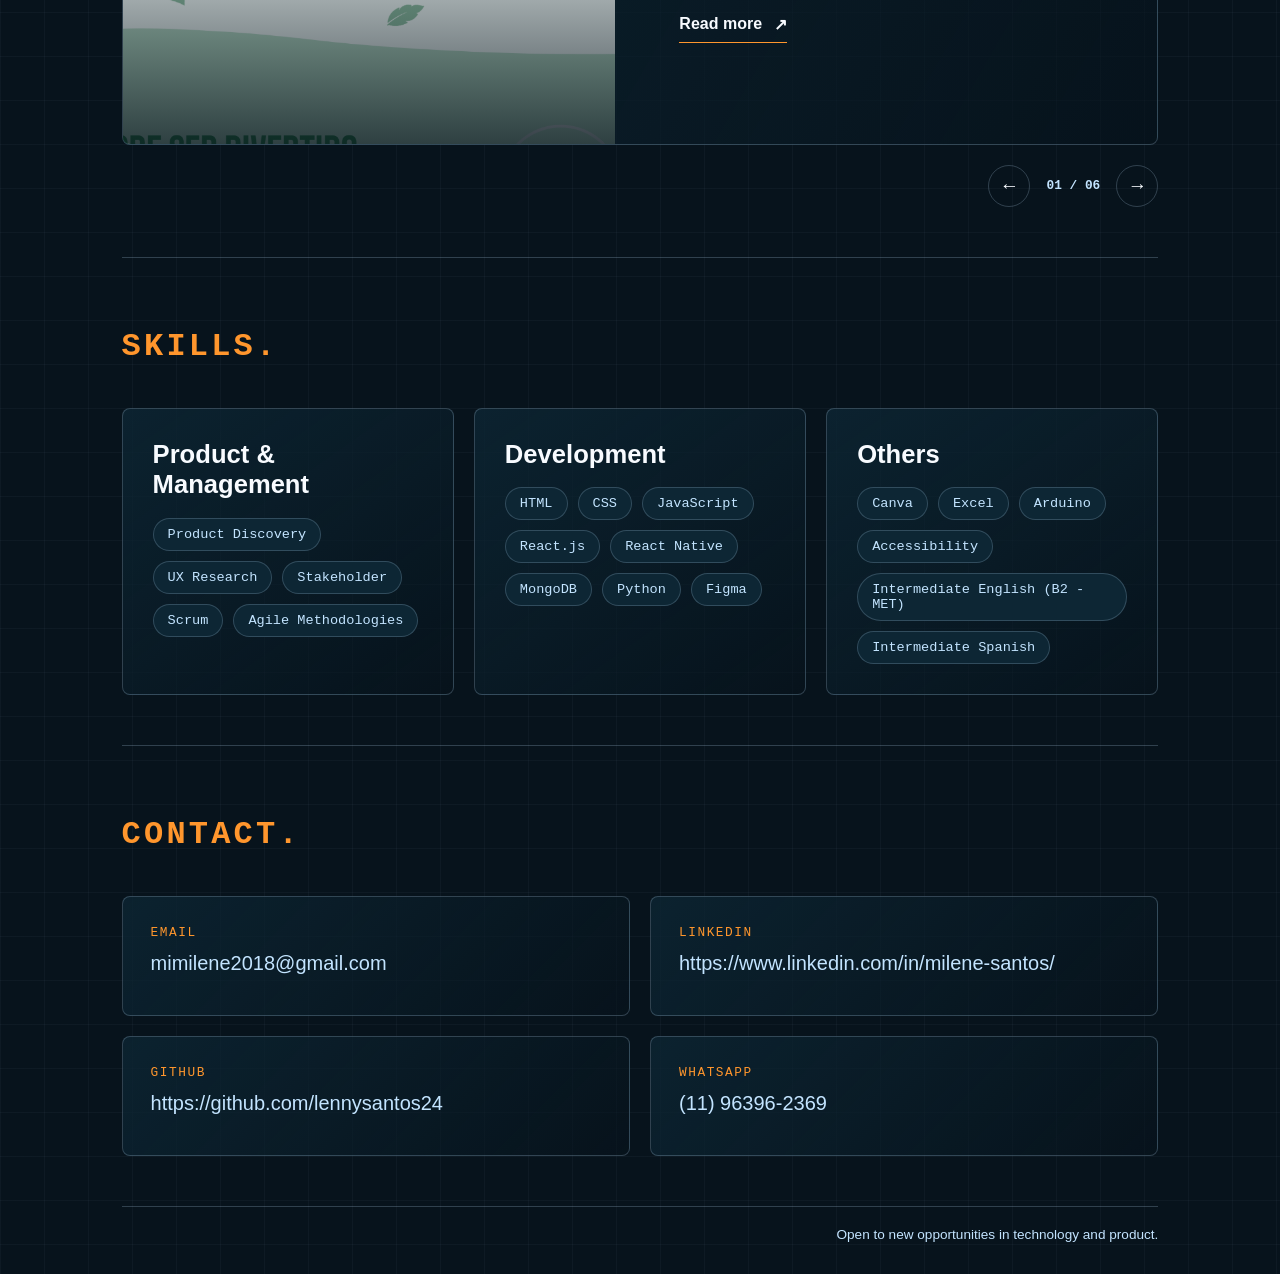
==== commit ed9a5020: "Correções gramaticais inglês" ====
--- a/en/portfolioEN.html
+++ b/en/portfolioEN.html
@@ -36,7 +36,7 @@
             <div class="text_about">
                 <p id="about_name">Hello, I am Milene!</p>
                 <h2 id="about-heading">Future Product Manager<span class="accent-dot">.</span></h2>
-                <p>Technology student focused on managing and developing digital products. Combining technical knowledge with strategic vision to solve real user problems.</p>
+                <p>Technology student focused on the management and development of digital products. I combine technical knowledge with a strategic perspective to solve real user problems.</p>
                 <a class="hero-link" href="#contact">Let’s talk <span aria-hidden="true">↗</span></a>
             </div>
         </section>
@@ -48,8 +48,8 @@
 
             <div class="formation-container">
                 <div class="formation_item">
-                    <p class="formation-type">Integrated technical course at high school</p>
-                    <h3>Technical in Industrial Automation</h3>
+                    <p class="formation-type">Integrated technical high school program</p>
+                    <h3>Industrial Automation Technician</h3>
                     <p>Liceu de Artes e Ofícios de São Paulo (Jan/2020 - Dec/2022)</p>
                     <div class="skills-container">
                         <span class="skill-tag">IoT</span>
@@ -64,7 +64,7 @@
             <div class="formation-container">
                 <img src="../assets/fatec-zona-leste.png" alt="Image of FATEC Zona Leste" class="formation_image">
                 <div class="formation_item">
-                    <p class="formation-type">Technological degree</p>
+                    <p class="formation-type">Technology degree</p>
                     <h3>Multiplatform Software Development</h3>
                     <p>FATEC Zona Leste (Jan/2024 - Dec/2026)</p>
                     <div class="skills-container">
@@ -89,13 +89,13 @@
                     <h3>Technical Sales Intern</h3>
                     <p>IBM (Sep/2024 - Aug/2026)</p>
                     <div class="work-description">
-                        <p>Work on digital transformation projects focused on asset management solutions and process modernization. Collaboration with multidisciplinary teams to identify improvement opportunities and implement innovative solutions.</p>
+                        <p>Active participation in technical sales and B2B solution projects focused on asset management, modernization, and digital transformation. Collaboration with multidisciplinary teams to identify client needs and translate business challenges into technical scope.</p>
                     <div class="skills-container">
                         <span class="skill-tag">Modernization</span>
                         <span class="skill-tag">Asset Management</span>
                         <span class="skill-tag">ESG</span>
                         <span class="skill-tag">POCs/Demos</span>
-                        <span class="skill-tag">B2B client interaction</span>
+                        <span class="skill-tag">B2B Client Interaction</span>
                         <span class="skill-tag">Cloud</span>
                         <span class="skill-tag">OpenShift</span>
                     </div>
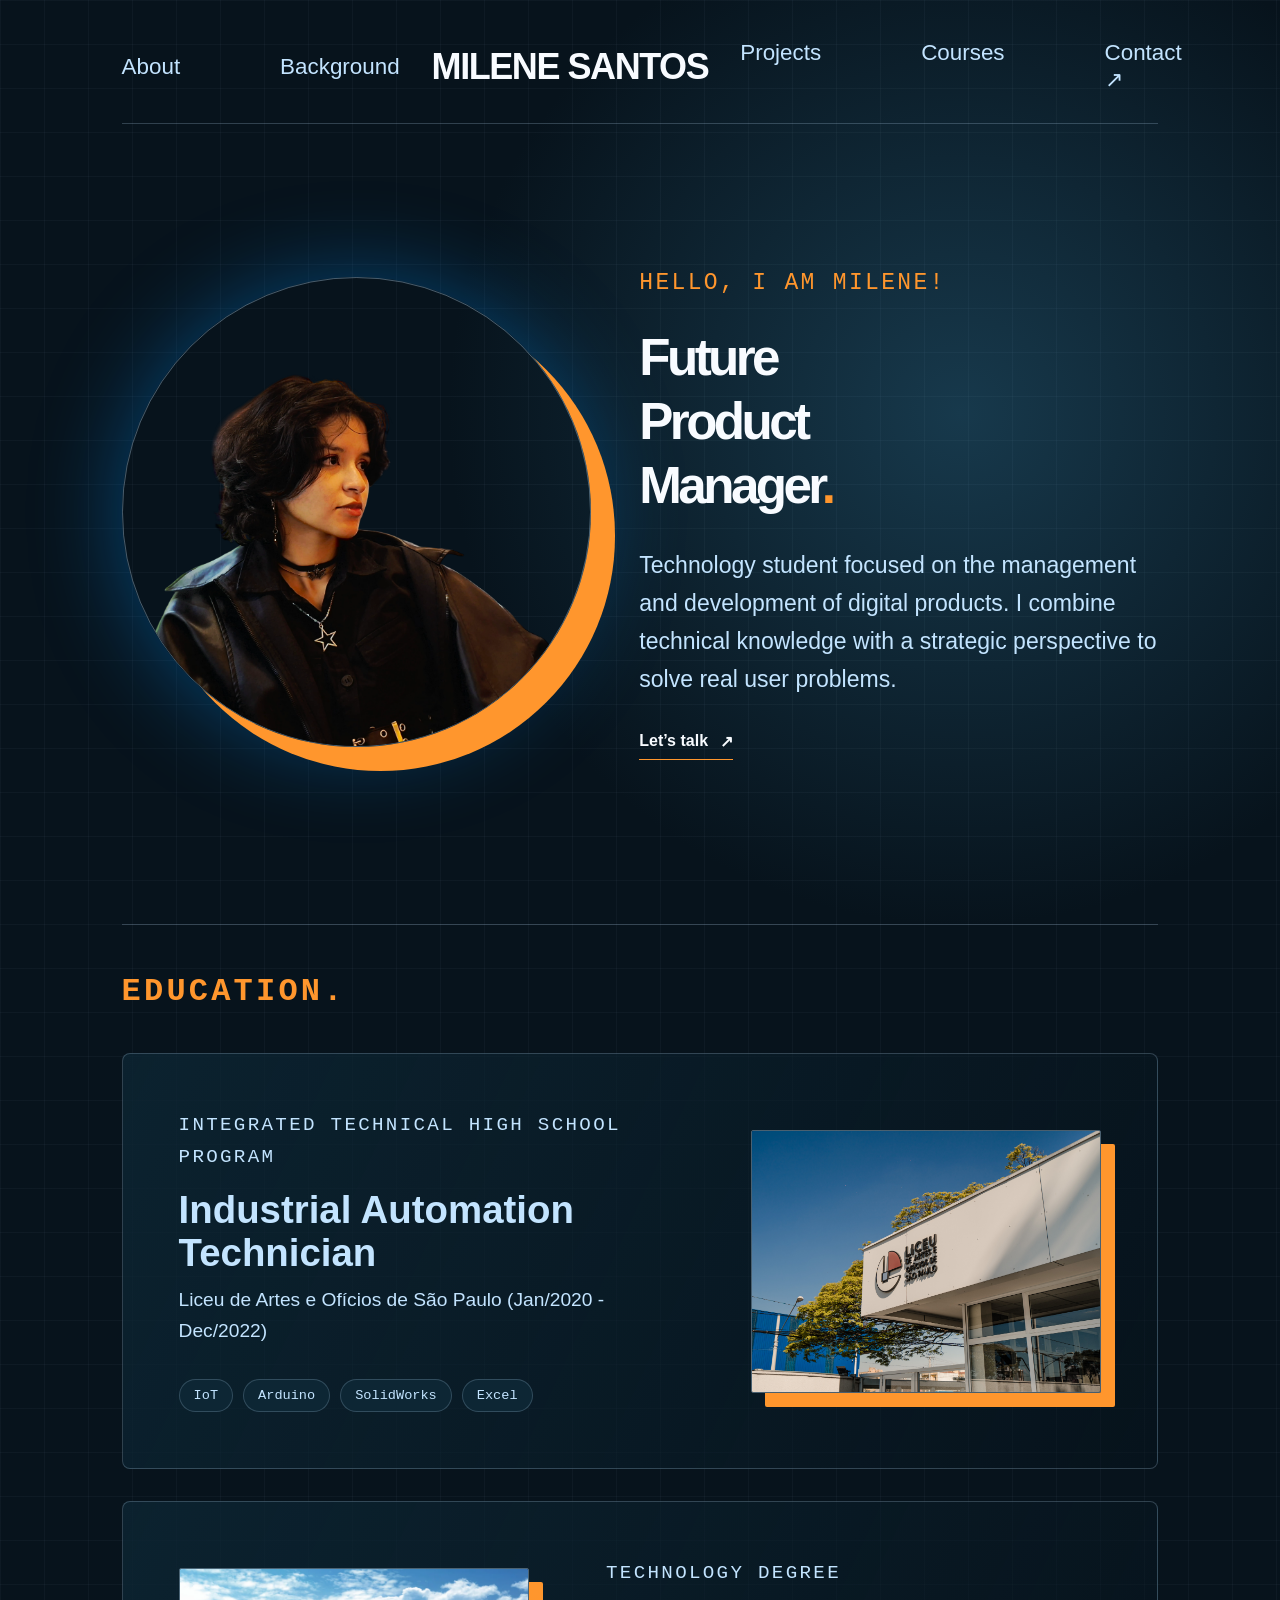
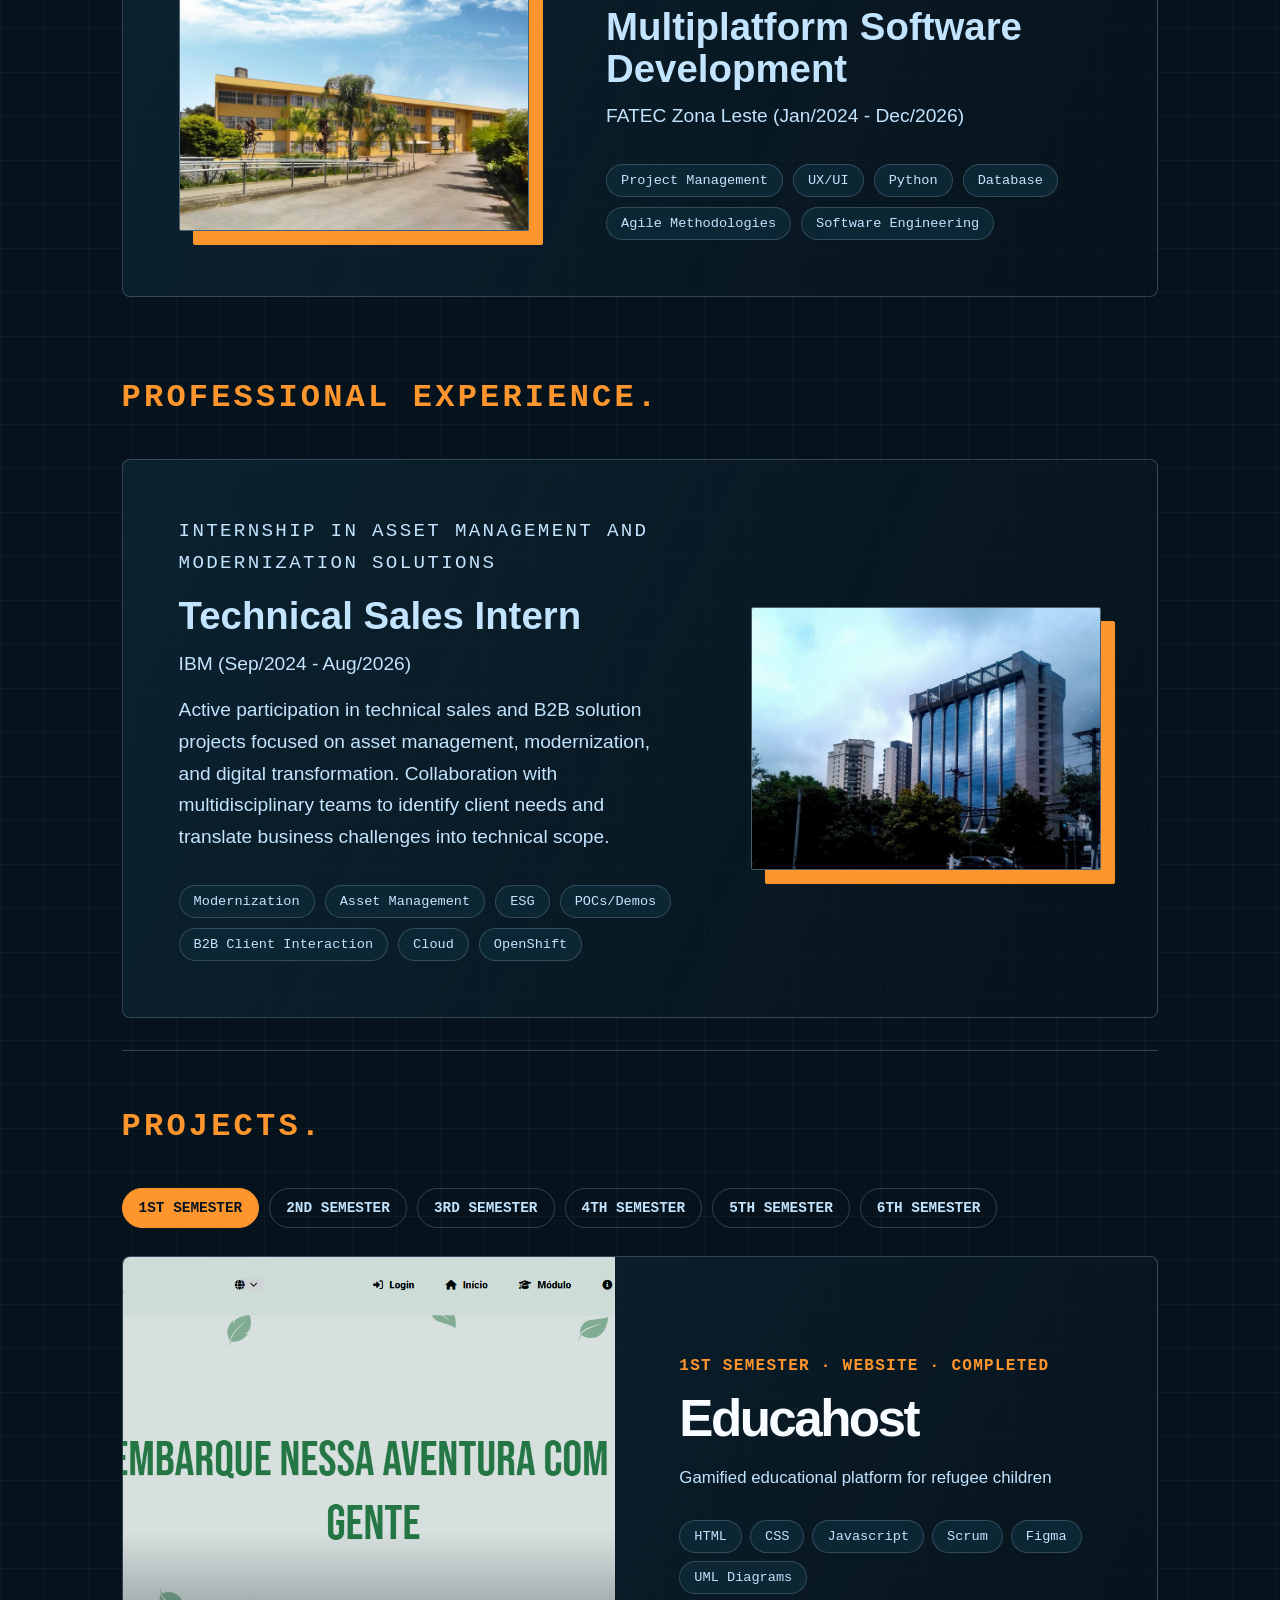
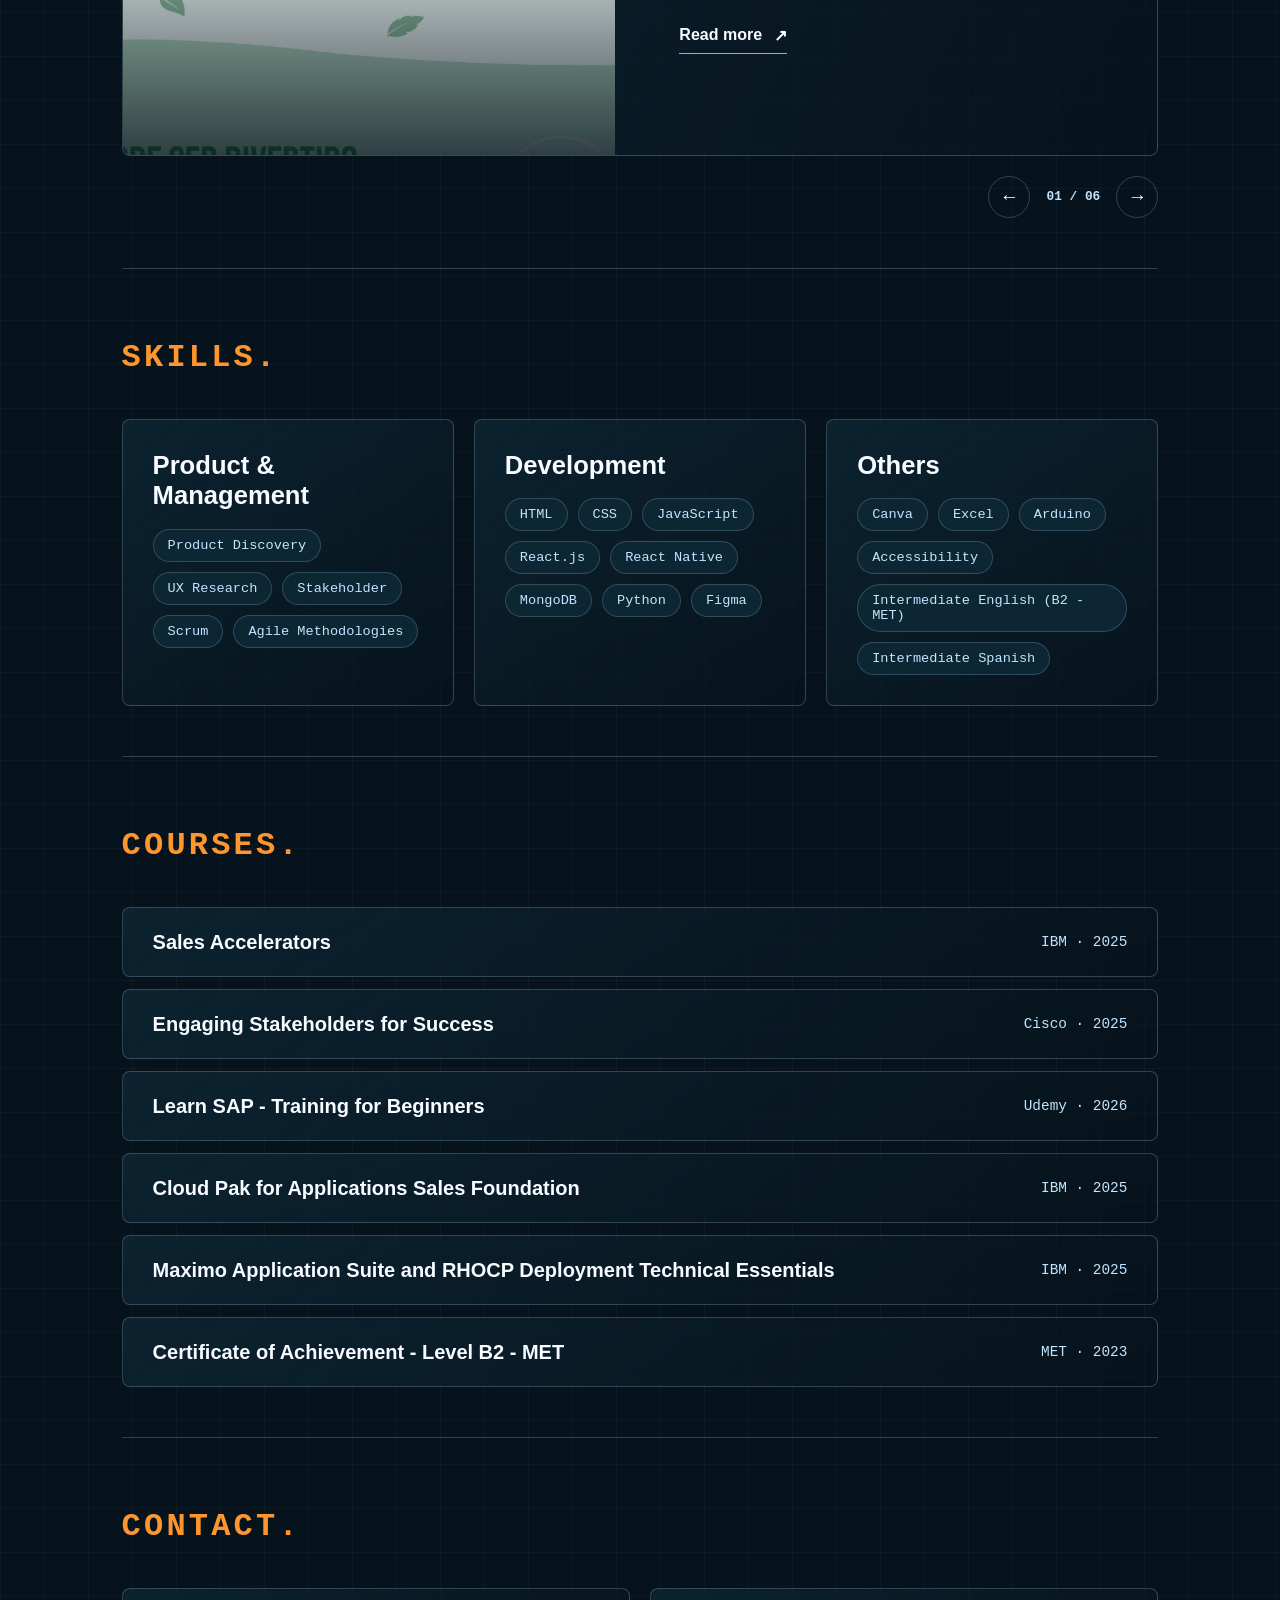
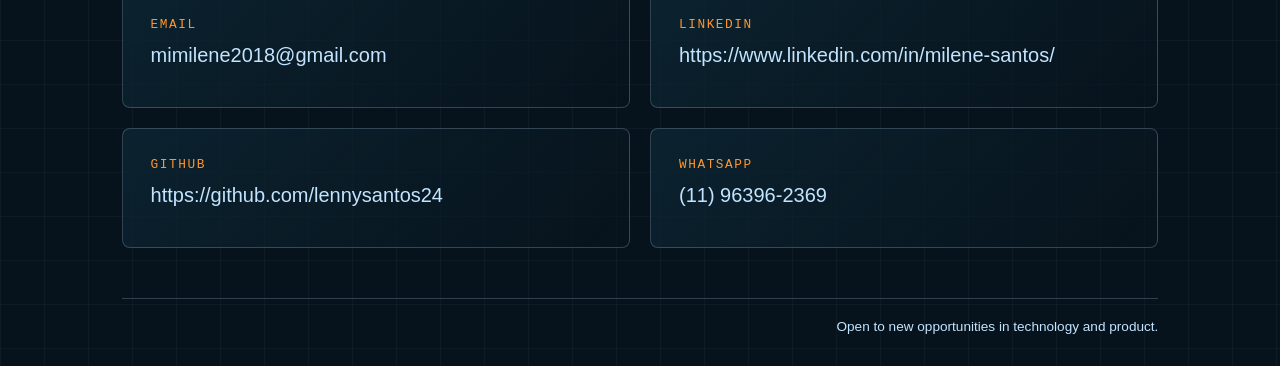
==== commit 3ec8cf71: "Add aba de cursos" ====
--- a/en/portfolioEN.html
+++ b/en/portfolioEN.html
@@ -21,6 +21,7 @@
                     <li class="logo"><h1>Milene Santos</h1></li>
                 <div class="nav-container">
                     <li><a href="#projects">Projects</a></li>
+                    <li><a href="#courses">Courses</a></li>
                     <li><a href="#contact">Contact <span aria-hidden="true">↗</span></a></li>
                 </div>
             </ul>
@@ -184,6 +185,39 @@
                     </div>
                 </div>
             </div>
+        </section>
+
+        <section id="courses" aria-labelledby="courses-heading">
+            <div class="section-heading-row">
+                <h2 id="courses-heading" class="section-heading">Courses<span class="accent-dot">.</span></h2>
+            </div>
+
+            <ul class="course-list">
+                <li class="course-item">
+                    <h3>Sales Accelerators</h3>
+                    <p>IBM <span aria-hidden="true">·</span> 2025</p>
+                </li>
+                <li class="course-item">
+                    <h3>Engaging Stakeholders for Success</h3>
+                    <p>Cisco <span aria-hidden="true">·</span> 2025</p>
+                </li>
+                <li class="course-item">
+                    <h3>Learn SAP - Training for Beginners</h3>
+                    <p>Udemy <span aria-hidden="true">·</span> 2026</p>
+                </li>
+                <li class="course-item">
+                    <h3>Cloud Pak for Applications Sales Foundation</h3>
+                    <p>IBM <span aria-hidden="true">·</span> 2025</p>
+                </li>
+                <li class="course-item">
+                    <h3>Maximo Application Suite and RHOCP Deployment Technical Essentials</h3>
+                    <p>IBM <span aria-hidden="true">·</span> 2025</p>
+                </li>
+                <li class="course-item">
+                    <h3>Certificate of Achievement - Level B2 - MET</h3>
+                    <p>MET <span aria-hidden="true">·</span> 2023</p>
+                </li>
+            </ul>
         </section>
 
         <section id="contact" class="contact-section" aria-labelledby="contact-heading">
--- a/styles/portfolioStyle.css
+++ b/styles/portfolioStyle.css
@@ -356,6 +356,7 @@
 }
 
 #skills,
+#courses,
 #contact {
     padding: 70px 0 50px;
     border-top: 1px solid var(--linha);
@@ -391,6 +392,36 @@
 
 .skill-panel .skills-container {
     margin-top: 0;
+}
+
+.course-list {
+    display: grid;
+    gap: 12px;
+    list-style: none;
+}
+
+.course-item {
+    display: flex;
+    align-items: center;
+    justify-content: space-between;
+    gap: 24px;
+    padding: 20px clamp(22px, 3vw, 30px);
+    border: 1px solid var(--linha);
+    border-radius: 8px;
+    background: linear-gradient(145deg, rgba(13, 38, 52, 0.82), rgba(7, 19, 28, 0.54));
+}
+
+.course-item h3 {
+    color: var(--branco);
+    font-size: clamp(1rem, 1.7vw, 1.25rem);
+    line-height: 1.4;
+}
+
+.course-item p {
+    flex: 0 0 auto;
+    color: var(--azul-claro);
+    font-family: "Courier New", monospace;
+    font-size: 0.9rem;
 }
 
 .contact-grid {
@@ -448,6 +479,14 @@
     .skills-section,
     .contact-grid {
         grid-template-columns: 1fr;
+    }
+}
+
+@media (max-width: 600px) {
+    .course-item {
+        align-items: flex-start;
+        flex-direction: column;
+        gap: 8px;
     }
 }
 
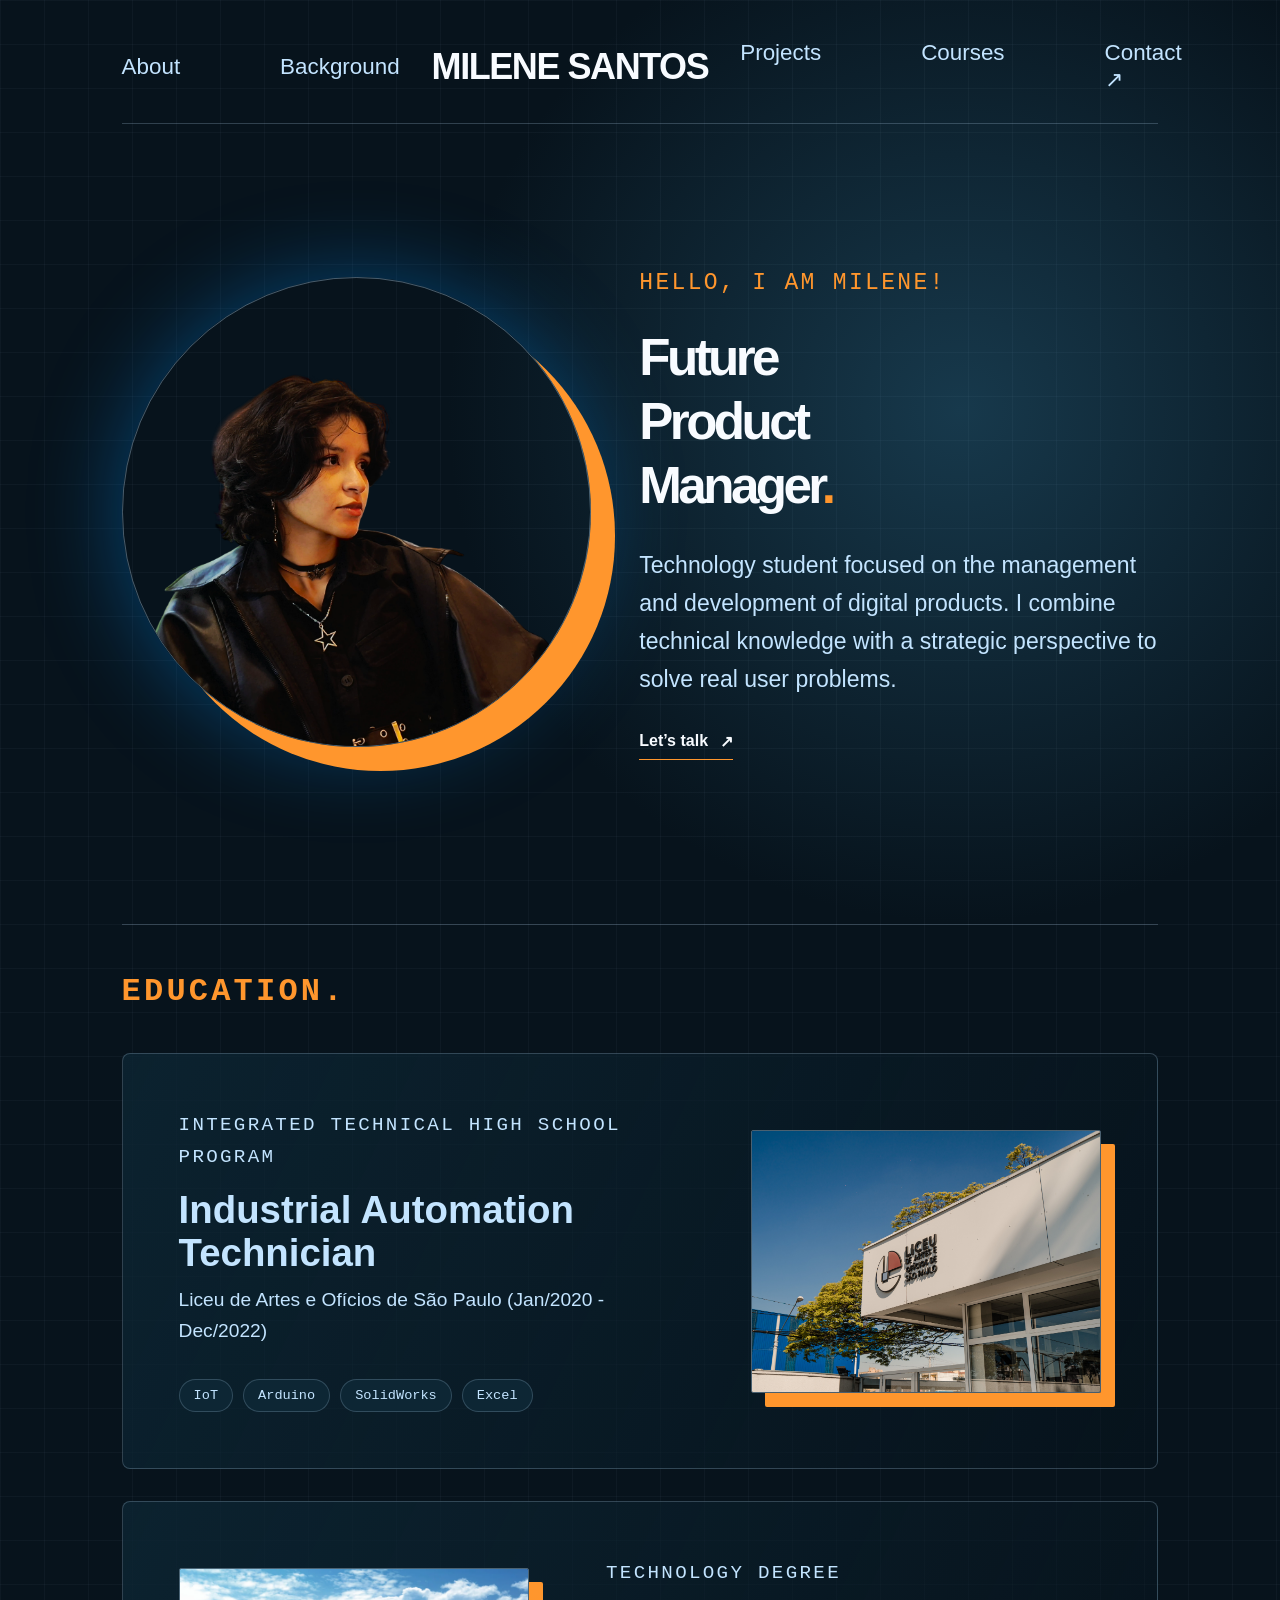
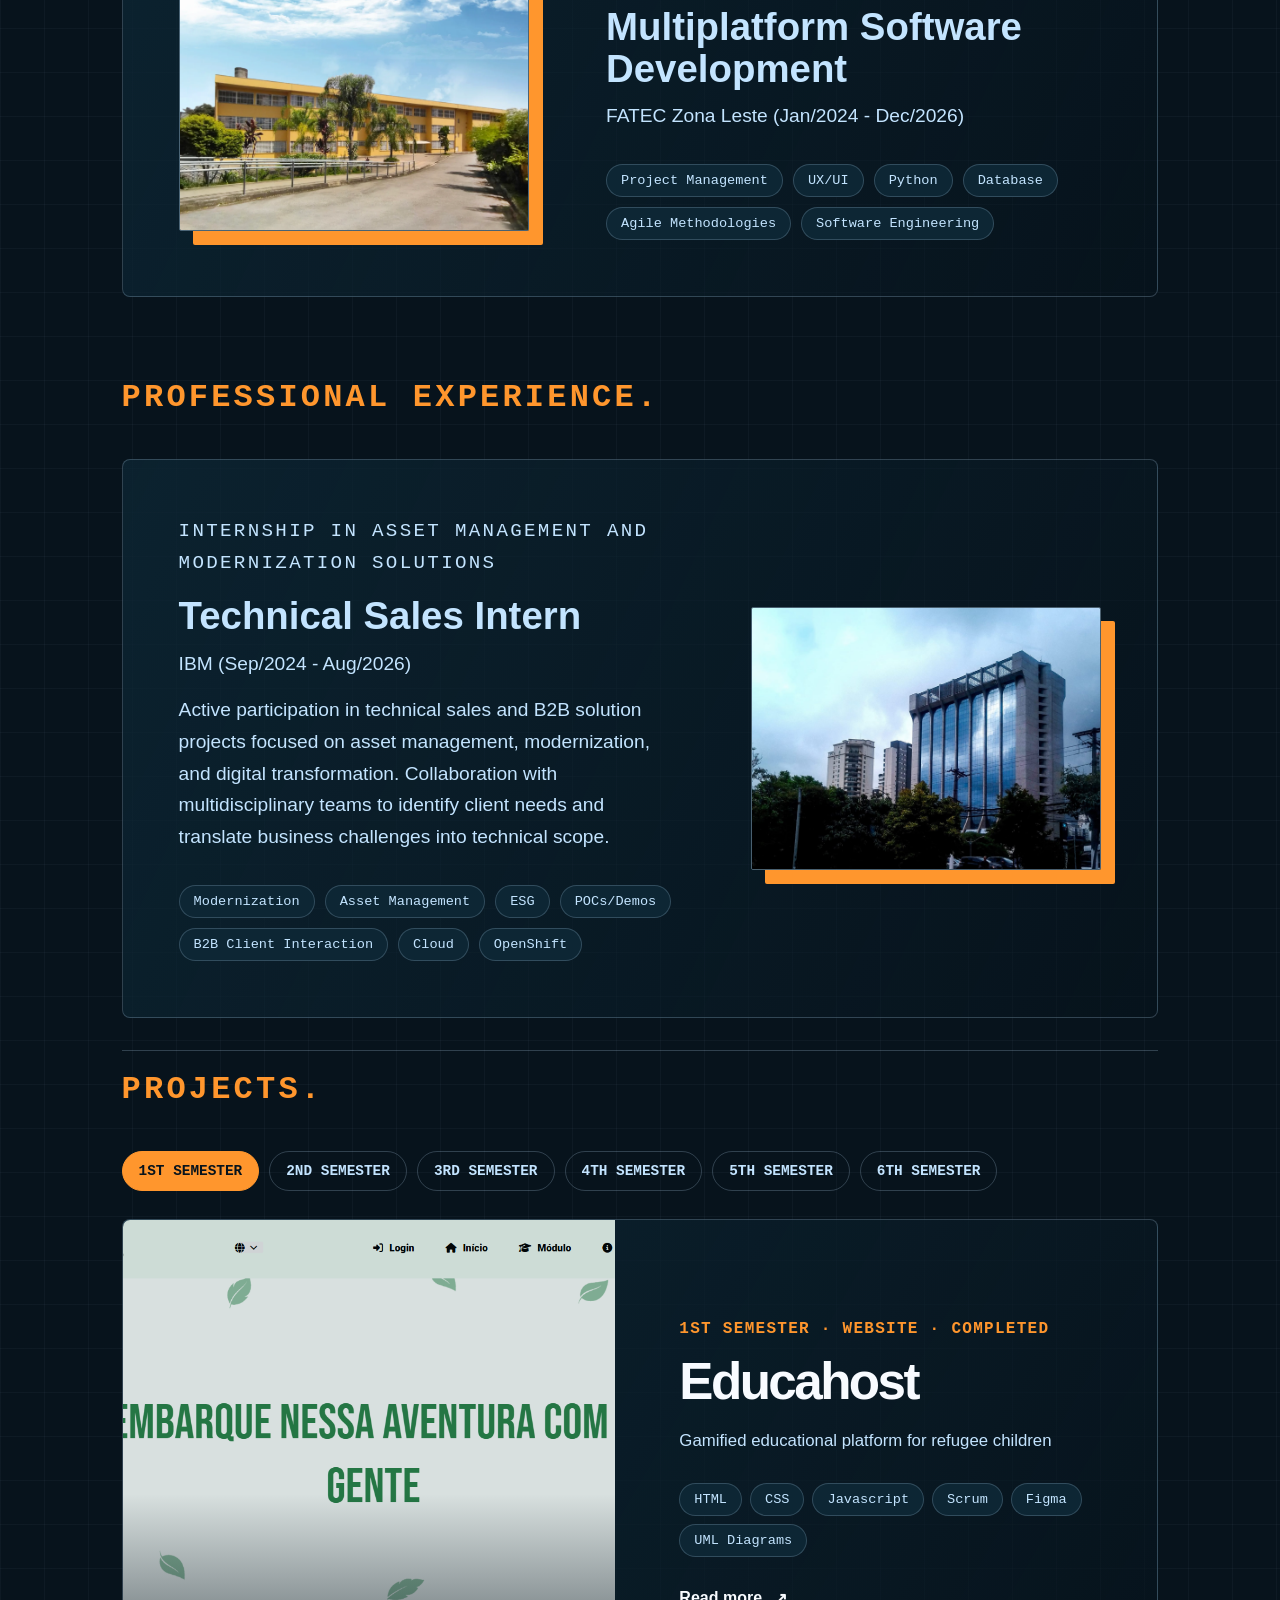
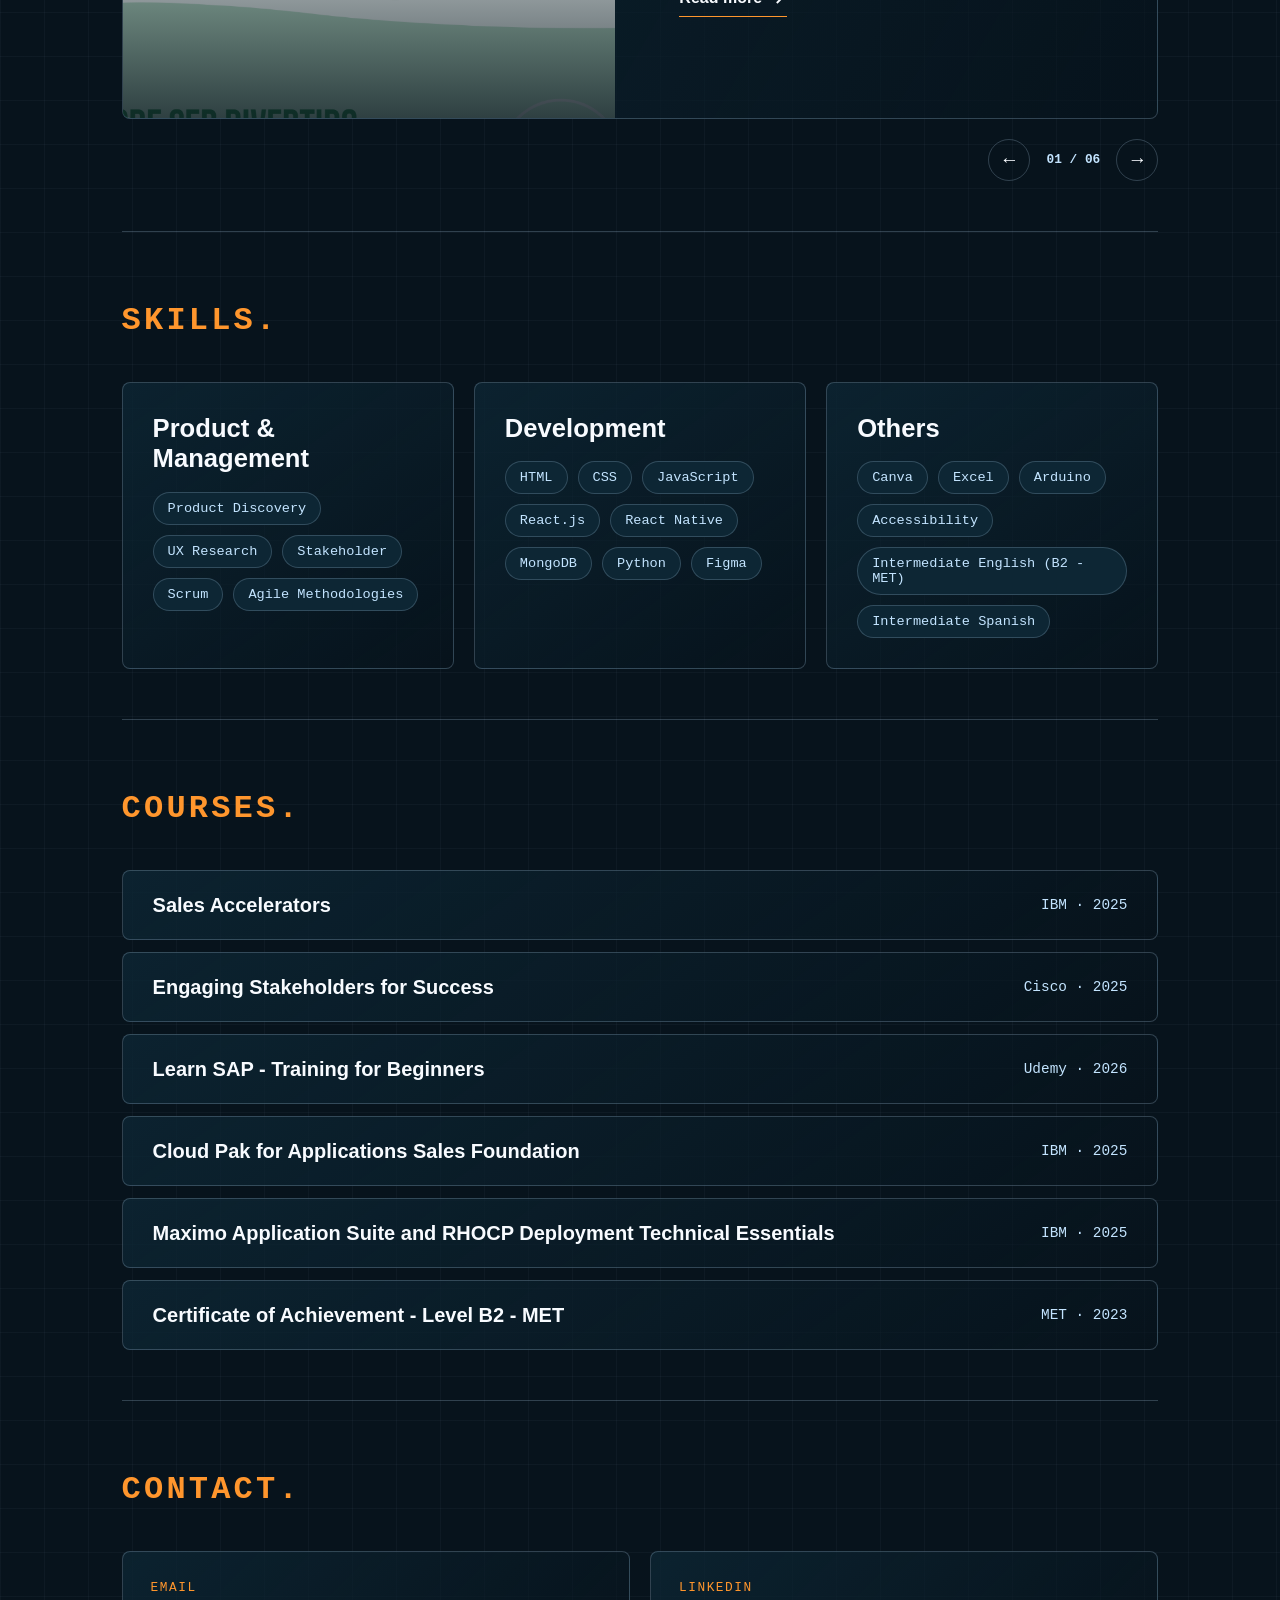
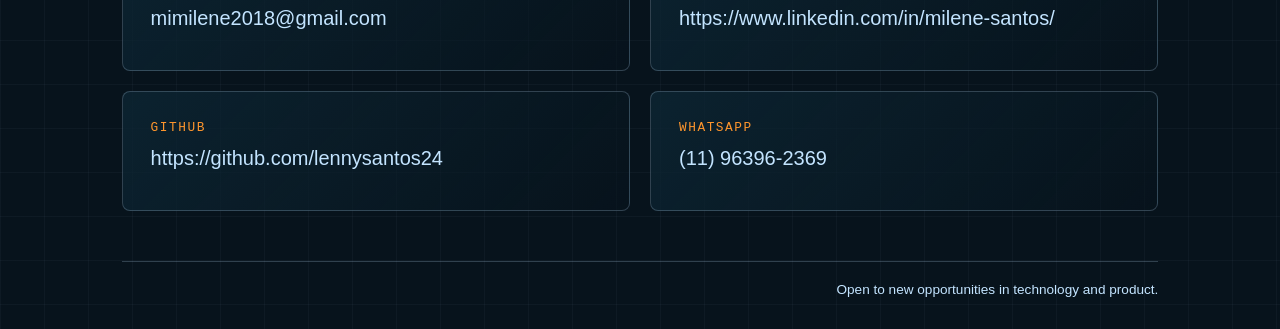
==== commit f0473444: "Ajustes na semântica" ====
--- a/en/portfolioEN.html
+++ b/en/portfolioEN.html
@@ -12,19 +12,19 @@
 <body id="top">
 
     <header class="site-header">
-        <nav>
-            <ul class="nav-links">
-                <div class="nav-container">
+        <nav aria-label="Main navigation">
+            <div class="nav-links">
+                <ul class="nav-container">
                     <li><a href="#about">About</a></li>
                     <li><a href="#formation">Background</a></li>
-                </div>
-                    <li class="logo"><h1>Milene Santos</h1></li>
-                <div class="nav-container">
+                </ul>
+                <div class="logo"><h1>Milene Santos</h1></div>
+                <ul class="nav-container">
                     <li><a href="#projects">Projects</a></li>
                     <li><a href="#courses">Courses</a></li>
                     <li><a href="#contact">Contact <span aria-hidden="true">↗</span></a></li>
-                </div>
-            </ul>
+                </ul>
+            </div>
         </nav>
     </header>
 
@@ -108,7 +108,7 @@
 
         <section id="projects" aria-labelledby="projects-heading">
                 <div class="section-heading-row">
-                <h2 id="projects-heading" class="section-heading"><br>Projects<span class="accent-dot">.</span></h2>
+                <h2 id="projects-heading" class="section-heading">Projects<span class="accent-dot">.</span></h2>
                 </div>
 
                 <div class="project-carousel" data-project-carousel>
--- a/styles/portfolioStyle.css
+++ b/styles/portfolioStyle.css
@@ -45,6 +45,8 @@
     justify-content: space-between;
     gap: 32px;
     list-style: none;
+    margin: 0;
+    padding: 0;
 }
 
 .nav-links a {
@@ -57,8 +59,10 @@
 
 .nav-container{
     display: flex;
-    grid-auto-flow: column;
-    gap: 100px
+    gap: 100px;
+    margin: 0;
+    padding: 0;
+    list-style: none;
 }
 
 .nav-links a:hover,
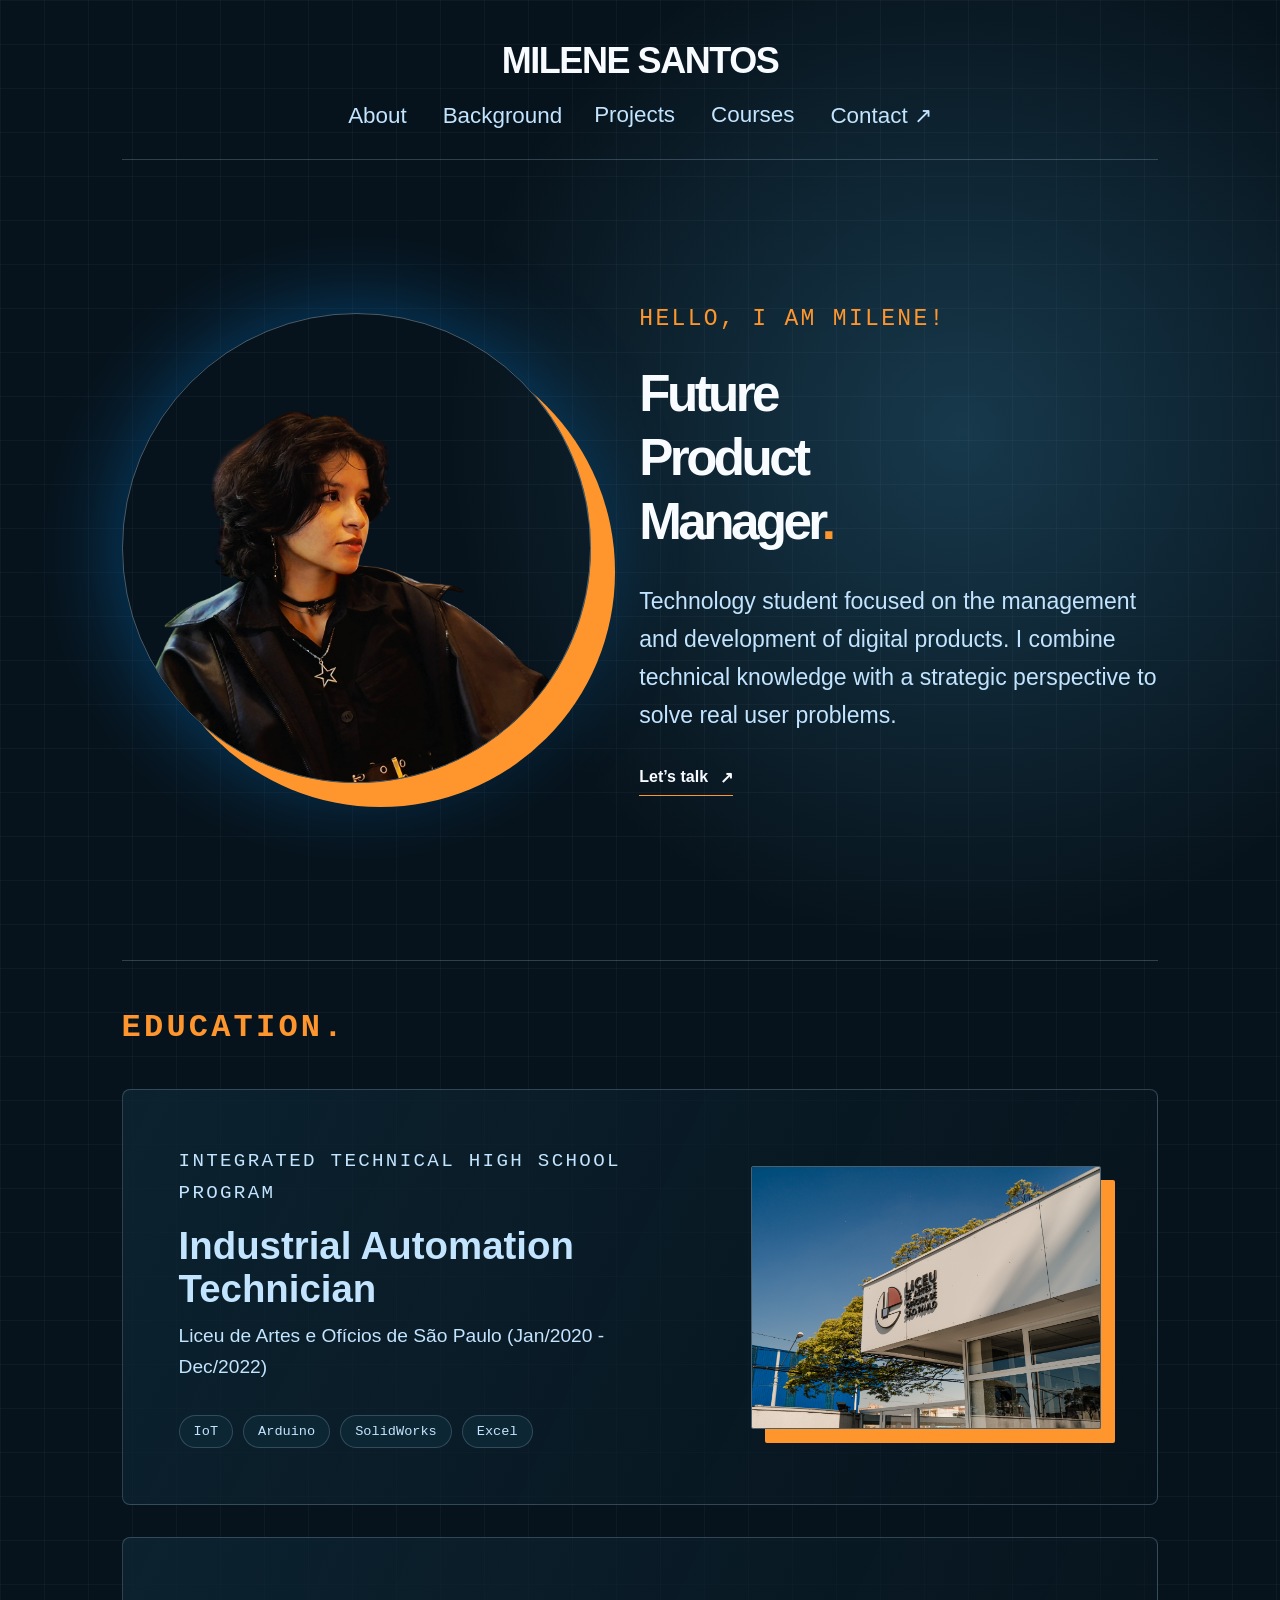
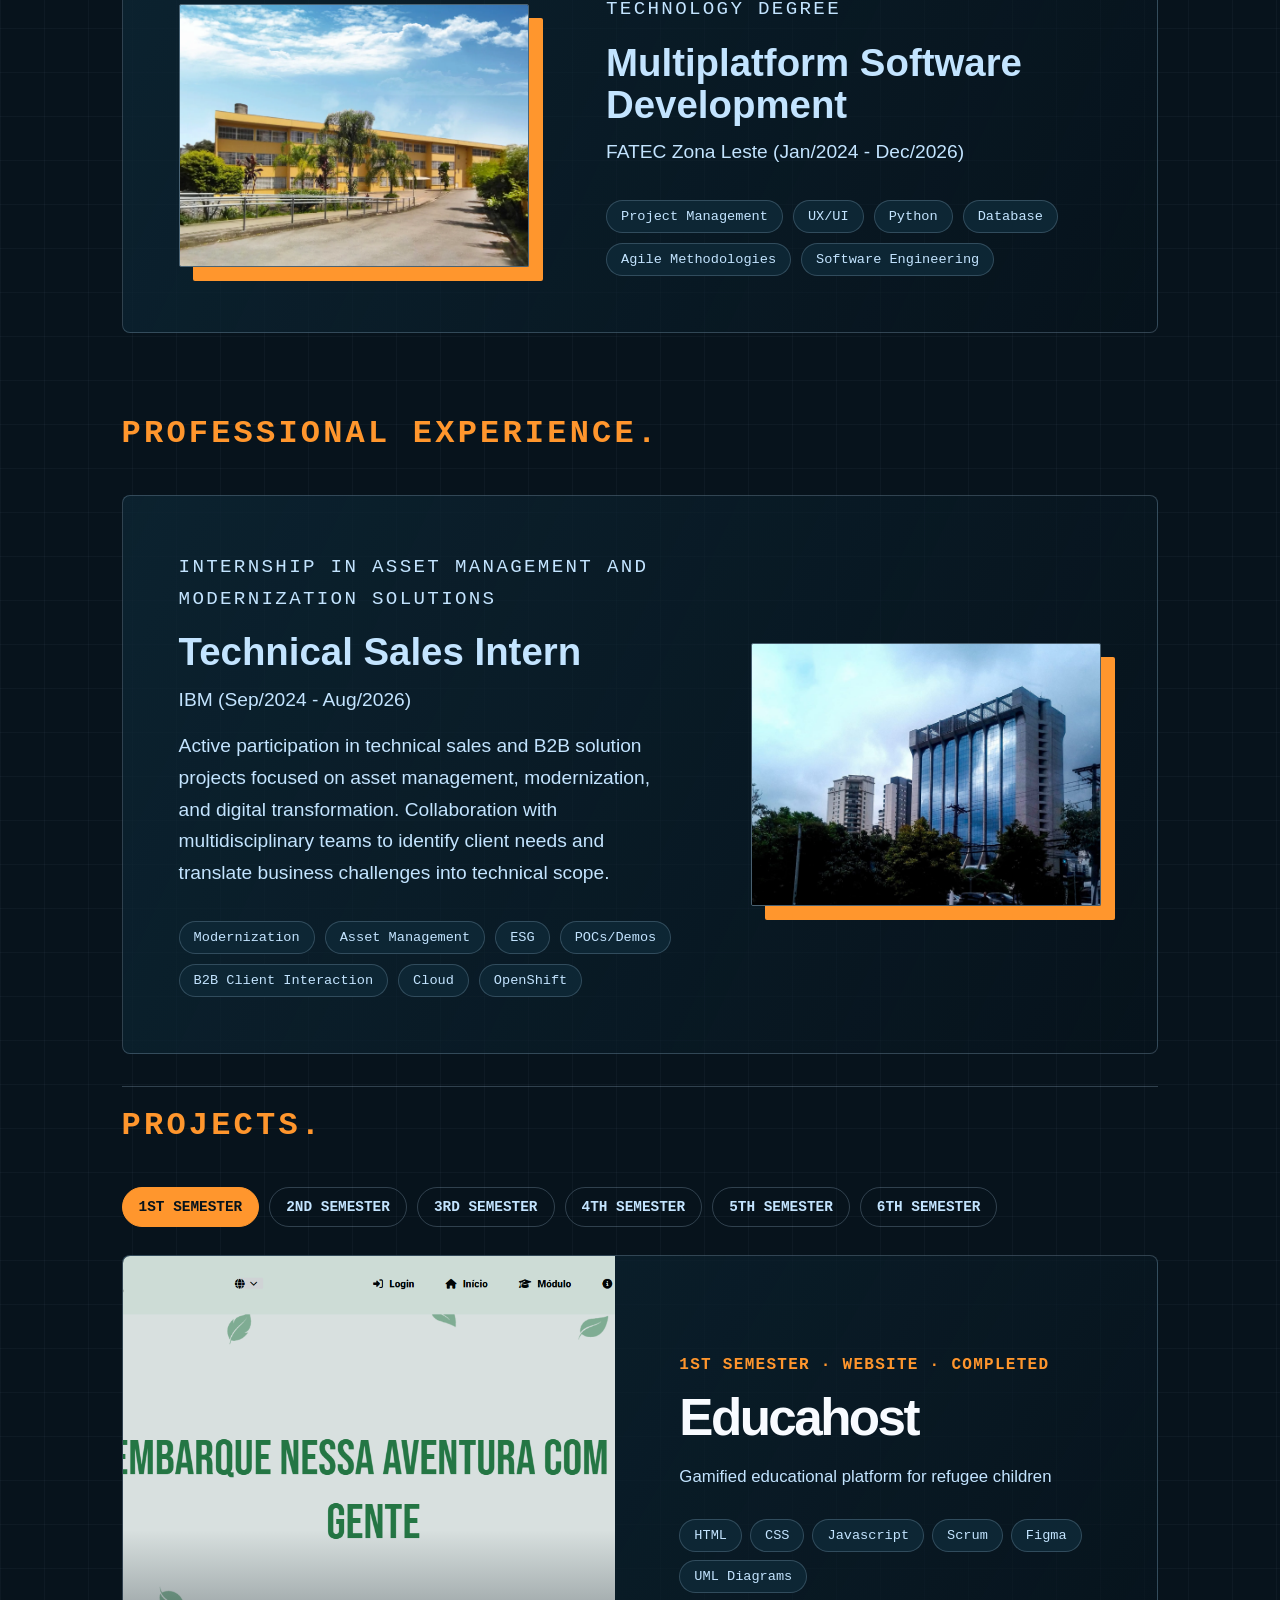
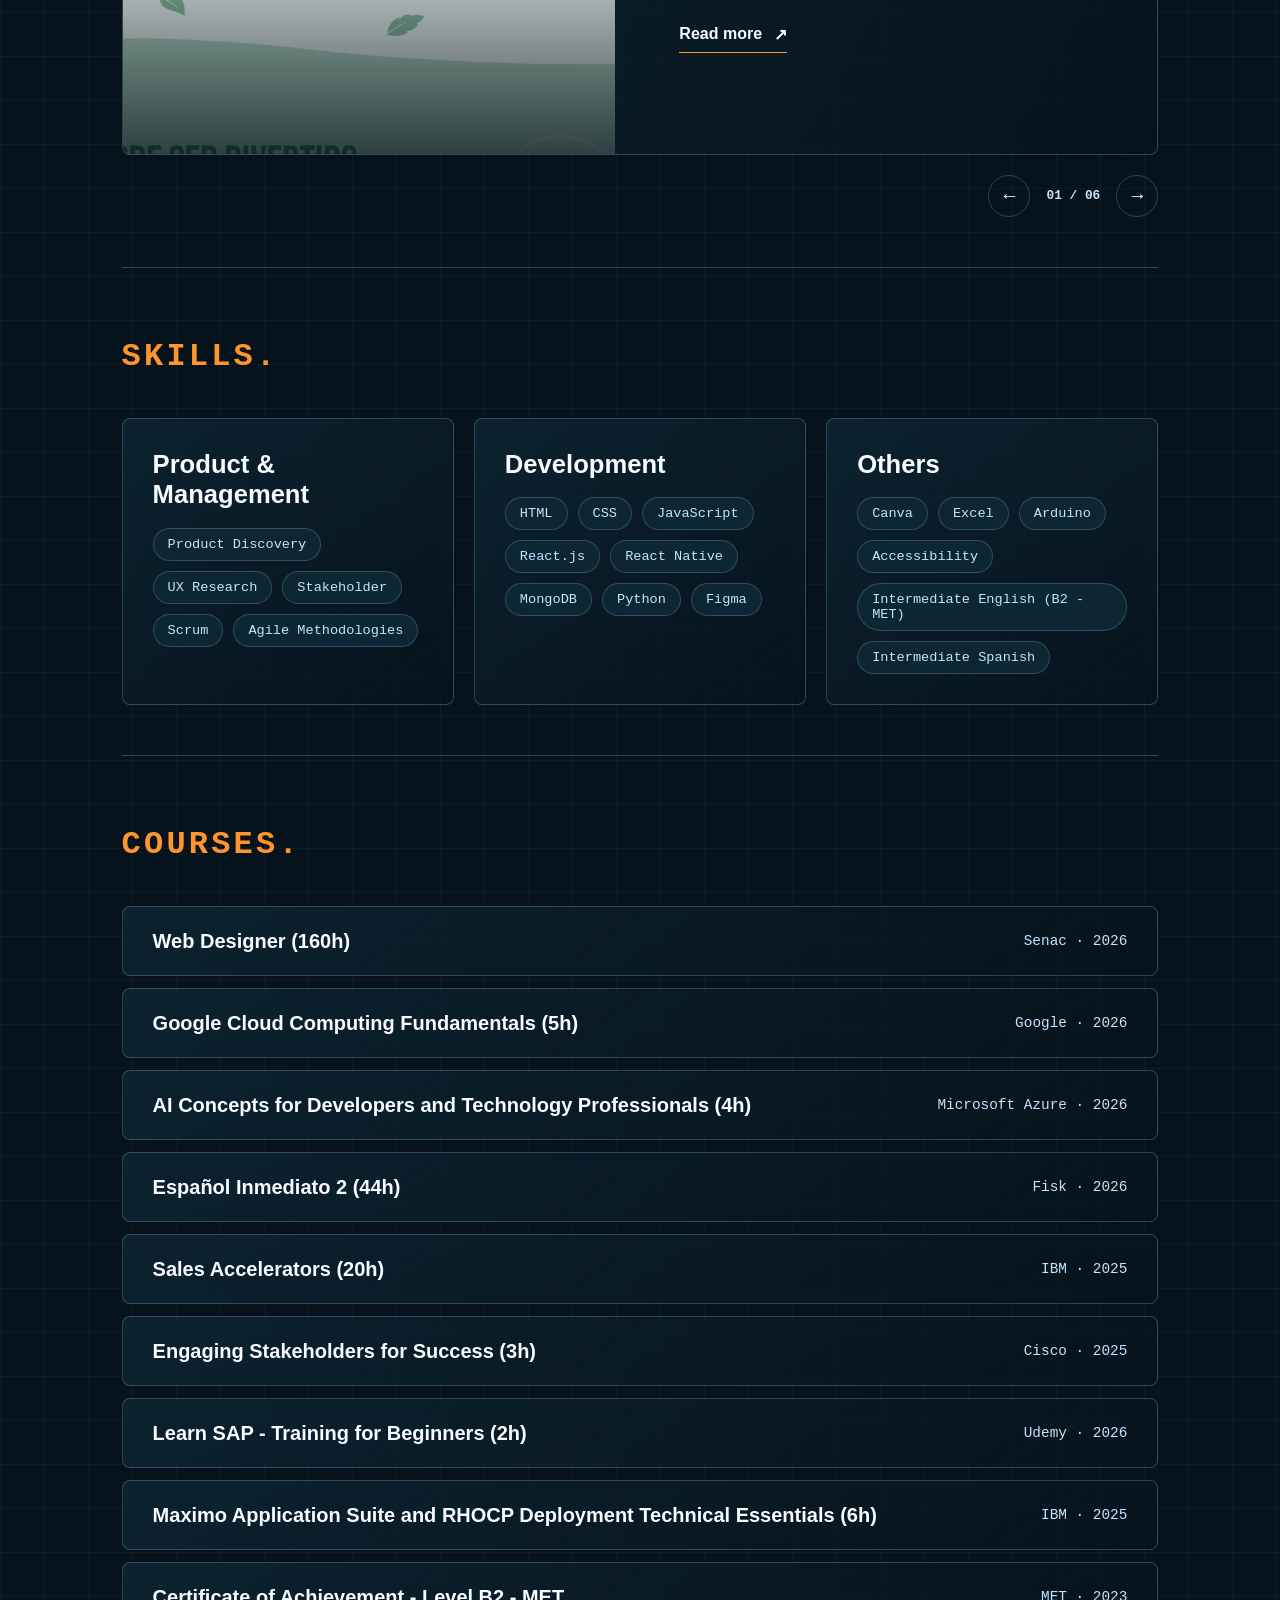
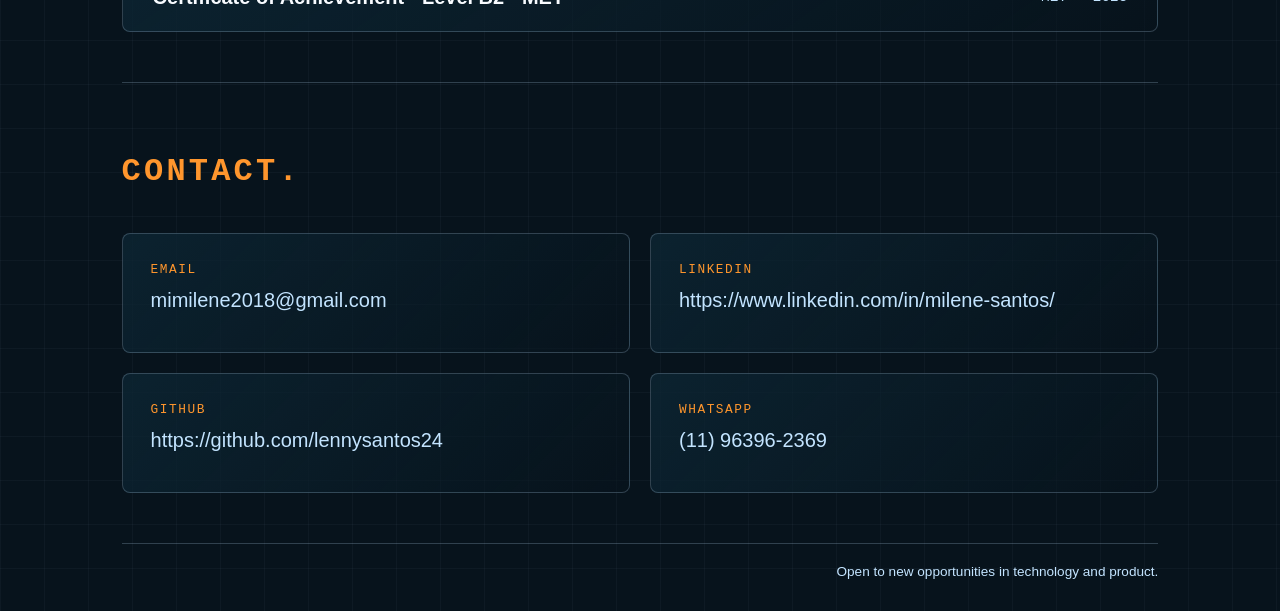
==== commit 192baf8f: "Ajustes finais" ====
--- a/en/portfolioEN.html
+++ b/en/portfolioEN.html
@@ -194,23 +194,35 @@
 
             <ul class="course-list">
                 <li class="course-item">
-                    <h3>Sales Accelerators</h3>
+                    <h3>Web Designer (160h)</h3>
+                    <p>Senac <span aria-hidden="true">·</span> 2026</p>
+                </li>
+                <li class="course-item">
+                    <h3>Google Cloud Computing Fundamentals (5h)</h3>
+                    <p>Google <span aria-hidden="true">·</span> 2026</p>
+                </li>
+                <li class="course-item">
+                    <h3>AI Concepts for Developers and Technology Professionals (4h)</h3>
+                    <p>Microsoft Azure <span aria-hidden="true">·</span> 2026</p>
+                </li>
+                <li class="course-item">
+                    <h3>Español Inmediato 2 (44h)</h3>
+                    <p>Fisk <span aria-hidden="true">·</span> 2026</p>
+                </li>
+                <li class="course-item">
+                    <h3>Sales Accelerators (20h)</h3>
                     <p>IBM <span aria-hidden="true">·</span> 2025</p>
                 </li>
                 <li class="course-item">
-                    <h3>Engaging Stakeholders for Success</h3>
+                    <h3>Engaging Stakeholders for Success (3h)</h3>
                     <p>Cisco <span aria-hidden="true">·</span> 2025</p>
                 </li>
                 <li class="course-item">
-                    <h3>Learn SAP - Training for Beginners</h3>
+                    <h3>Learn SAP - Training for Beginners (2h)</h3>
                     <p>Udemy <span aria-hidden="true">·</span> 2026</p>
                 </li>
                 <li class="course-item">
-                    <h3>Cloud Pak for Applications Sales Foundation</h3>
-                    <p>IBM <span aria-hidden="true">·</span> 2025</p>
-                </li>
-                <li class="course-item">
-                    <h3>Maximo Application Suite and RHOCP Deployment Technical Essentials</h3>
+                    <h3>Maximo Application Suite and RHOCP Deployment Technical Essentials (6h)</h3>
                     <p>IBM <span aria-hidden="true">·</span> 2025</p>
                 </li>
                 <li class="course-item">
--- a/styles/portfolioStyle.css
+++ b/styles/portfolioStyle.css
@@ -176,17 +176,6 @@
 }
 
 @media (max-width: 700px) {
-    .nav-links {
-        flex-wrap: wrap;
-        justify-content: center;
-    }
-
-    .logo {
-        order: -1;
-        flex-basis: 100%;
-        text-align: center;
-    }
-
     #about {
         grid-template-columns: 1fr;
         gap: 56px;
@@ -428,6 +417,25 @@
     font-size: 0.9rem;
 }
 
+@media (max-width: 1350px) {
+    .nav-links {
+        flex-wrap: wrap;
+        justify-content: center;
+        gap: 20px 32px;
+    }
+
+    .logo {
+        order: -1;
+        flex-basis: 100%;
+        text-align: center;
+    }
+
+    .nav-container {
+        justify-content: center;
+        gap: clamp(16px, 4vw, 36px);
+    }
+}
+
 .contact-grid {
     display: grid;
     grid-template-columns: repeat(2, minmax(0, 1fr));
@@ -480,9 +488,23 @@
 }
 
 @media (max-width: 900px) {
-    .skills-section,
+    #about {
+        grid-template-columns: minmax(0, 1fr);
+        min-height: auto;
+        padding: 64px 0;
+    }
+
+    .profile_image {
+        width: min(65vw, 360px);
+        margin: 0 auto;
+    }
+
+    .skills-section {
+        grid-template-columns: repeat(2, minmax(0, 1fr));
+    }
+
     .contact-grid {
-        grid-template-columns: 1fr;
+        grid-template-columns: repeat(2, minmax(0, 1fr));
     }
 }
 
@@ -491,6 +513,11 @@
         align-items: flex-start;
         flex-direction: column;
         gap: 8px;
+    }
+
+    .skills-section,
+    .contact-grid {
+        grid-template-columns: 1fr;
     }
 }
 
@@ -625,8 +652,7 @@
 .project-showcase {
     display: grid;
     grid-template-columns: minmax(280px, 1fr) minmax(0, 1.1fr);
-    height: 500px;
-    min-height: 390px;
+    min-height: 500px;
     border: 1px solid var(--linha);
     border-radius: 8px;
     background: linear-gradient(120deg, rgba(13, 38, 52, 0.9), rgba(7, 19, 28, 0.58));
@@ -822,8 +848,10 @@
 
 .project-modal {
     width: min(1000px, calc(100% - 32px));
+    max-height: calc(100vh - 32px);
     margin: auto;
     padding: 0;
+    overflow-y: auto;
     border: 1px solid var(--linha);
     border-radius: 8px;
     background: var(--azul-fundo);
@@ -989,22 +1017,142 @@
 }
 
 @media (max-width: 700px) {
+    .carousel-controls {
+        justify-content: center;
+    }
+}
+
+@media (max-width: 800px) {
+    :root {
+        --largura-conteudo: 100%;
+    }
+
+    body {
+        padding-right: clamp(14px, 4vw, 24px);
+        padding-left: clamp(14px, 4vw, 24px);
+    }
+
+    .formation-container {
+        flex-direction: column;
+        align-items: stretch;
+        padding: clamp(22px, 5vw, 36px);
+    }
+
+    .formation_image {
+        width: min(100%, 420px);
+        margin: 0 auto;
+        box-shadow: 8px 8px 0 var(--laranja);
+    }
+
     .project-showcase {
         grid-template-columns: 1fr;
+        height: auto;
+        min-height: 0;
     }
 
     .project-visual,
     .project-image {
-        min-height: 230px;
-        height: 230px;
+        height: clamp(210px, 48vw, 320px);
+        min-height: 0;
+    }
+
+    .project-details {
+        padding: clamp(24px, 6vw, 44px);
     }
 
     .project-details h3 {
-        max-width: 12ch;
-    }
-
-    .carousel-controls {
-        justify-content: center;
+        max-width: none;
+    }
+
+    .project-modal {
+        max-height: calc(100vh - 24px);
+    }
+
+    .modal-content {
+        padding: 56px clamp(20px, 5vw, 32px) 28px;
+    }
+
+    .modal-image {
+        max-height: 55vh;
+    }
+}
+
+@media (max-width: 600px) {
+    .nav-links {
+        flex-direction: column;
+        gap: 18px;
+    }
+
+    .nav-container {
+        flex-wrap: wrap;
+        gap: 12px 20px;
+    }
+
+    .nav-links a {
+        font-size: 1.1rem;
+    }
+
+    #about {
+        gap: 36px;
+        padding: 48px 0 60px;
+    }
+
+    #about_name {
+        font-size: clamp(1.35rem, 6vw, 1.8rem);
+        letter-spacing: 0.06em;
+    }
+
+    #about .text_about h2 {
+        max-width: 100%;
+        font-size: clamp(2.2rem, 10vw, 3.2rem);
+        overflow-wrap: anywhere;
+    }
+
+    #skills,
+    #courses,
+    #contact {
+        padding: 48px 0 36px;
+    }
+
+    .section-heading {
+        font-size: clamp(1.35rem, 7vw, 2rem);
+        letter-spacing: 0.06em;
+        overflow-wrap: anywhere;
+    }
+
+    .formation-container {
+        gap: 24px;
+    }
+
+    .semester-tabs {
+        margin-right: calc(-1 * clamp(14px, 4vw, 24px));
+        padding-right: clamp(14px, 4vw, 24px);
+    }
+
+    .project-period {
+        font-size: 0.85rem;
+    }
+
+    .project-details h3 {
+        font-size: clamp(1.8rem, 9vw, 2.6rem);
+    }
+
+    .project-modal {
+        width: calc(100% - 20px);
+        max-height: calc(100vh - 20px);
+    }
+
+    .modal-close {
+        top: 12px;
+        right: 12px;
+    }
+
+    .modal-image {
+        max-height: 42vh;
+    }
+
+    .site-footer {
+        text-align: center;
     }
 }
 
